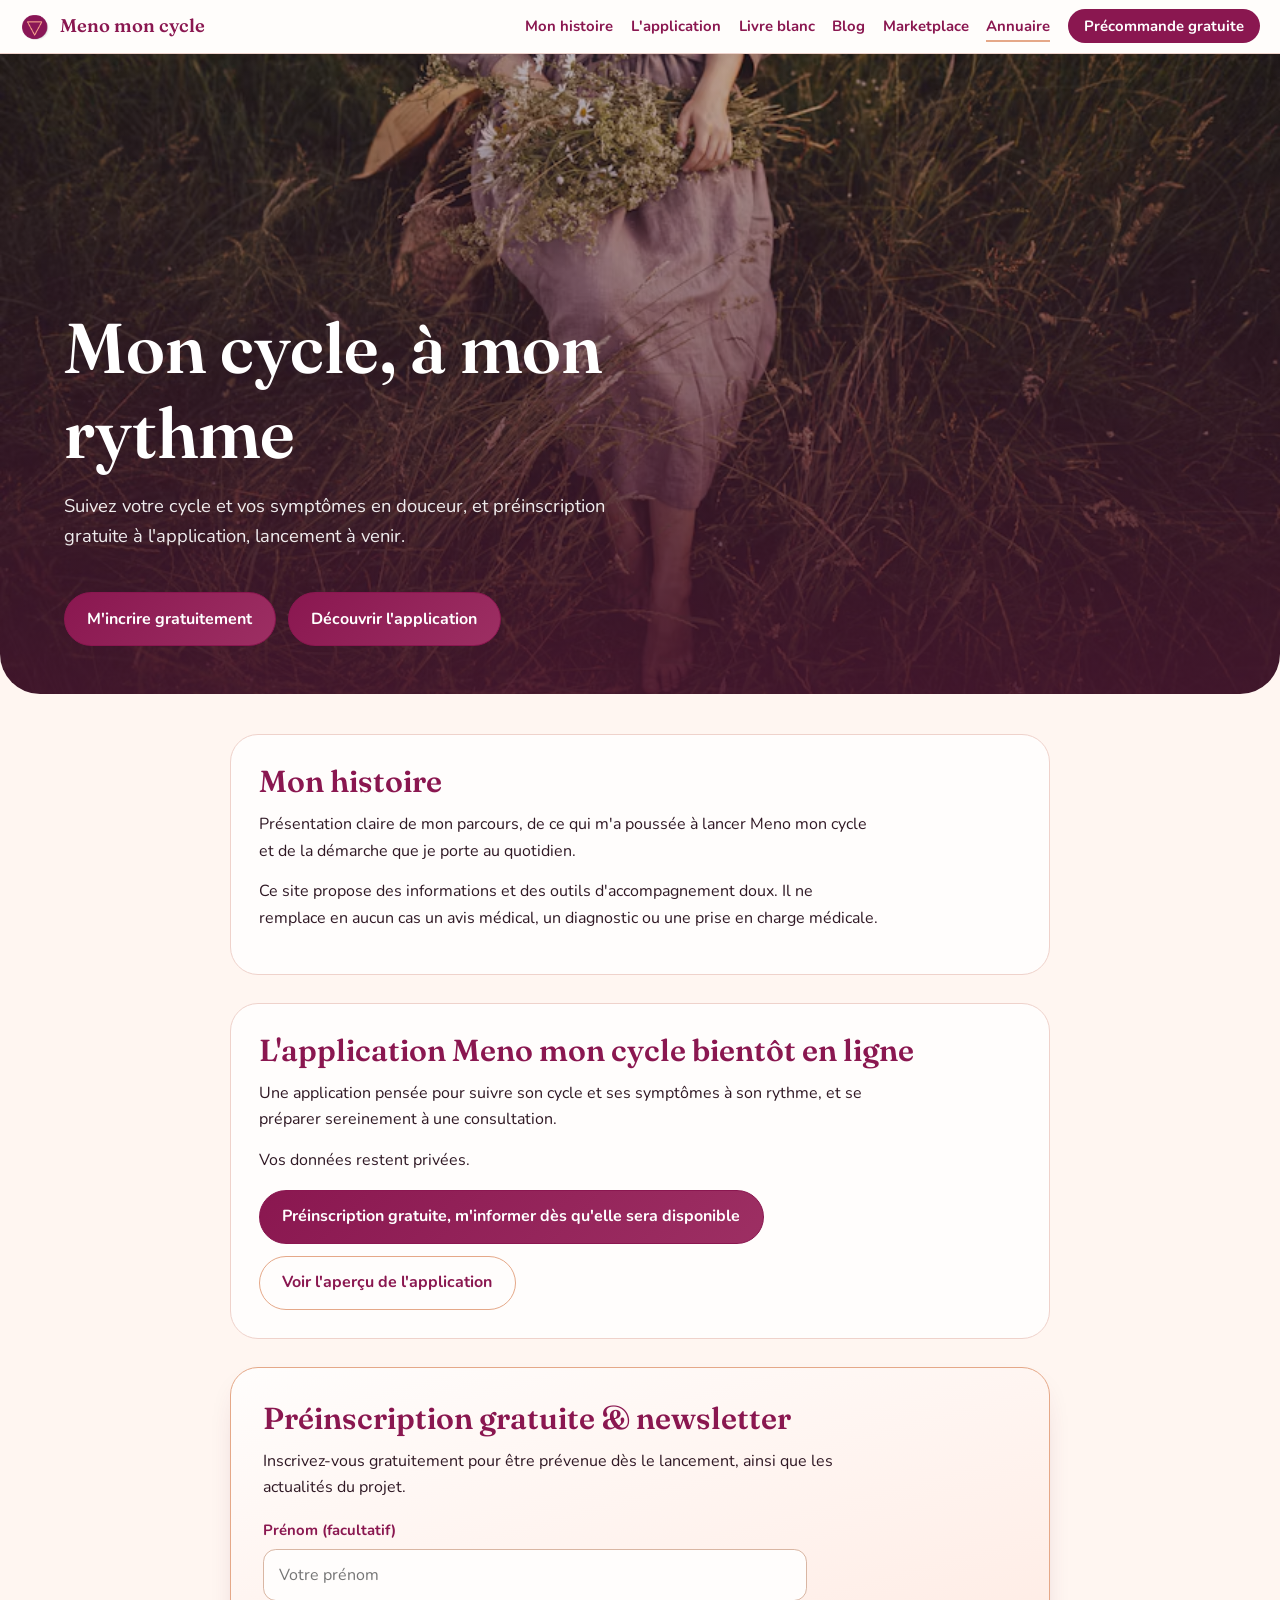
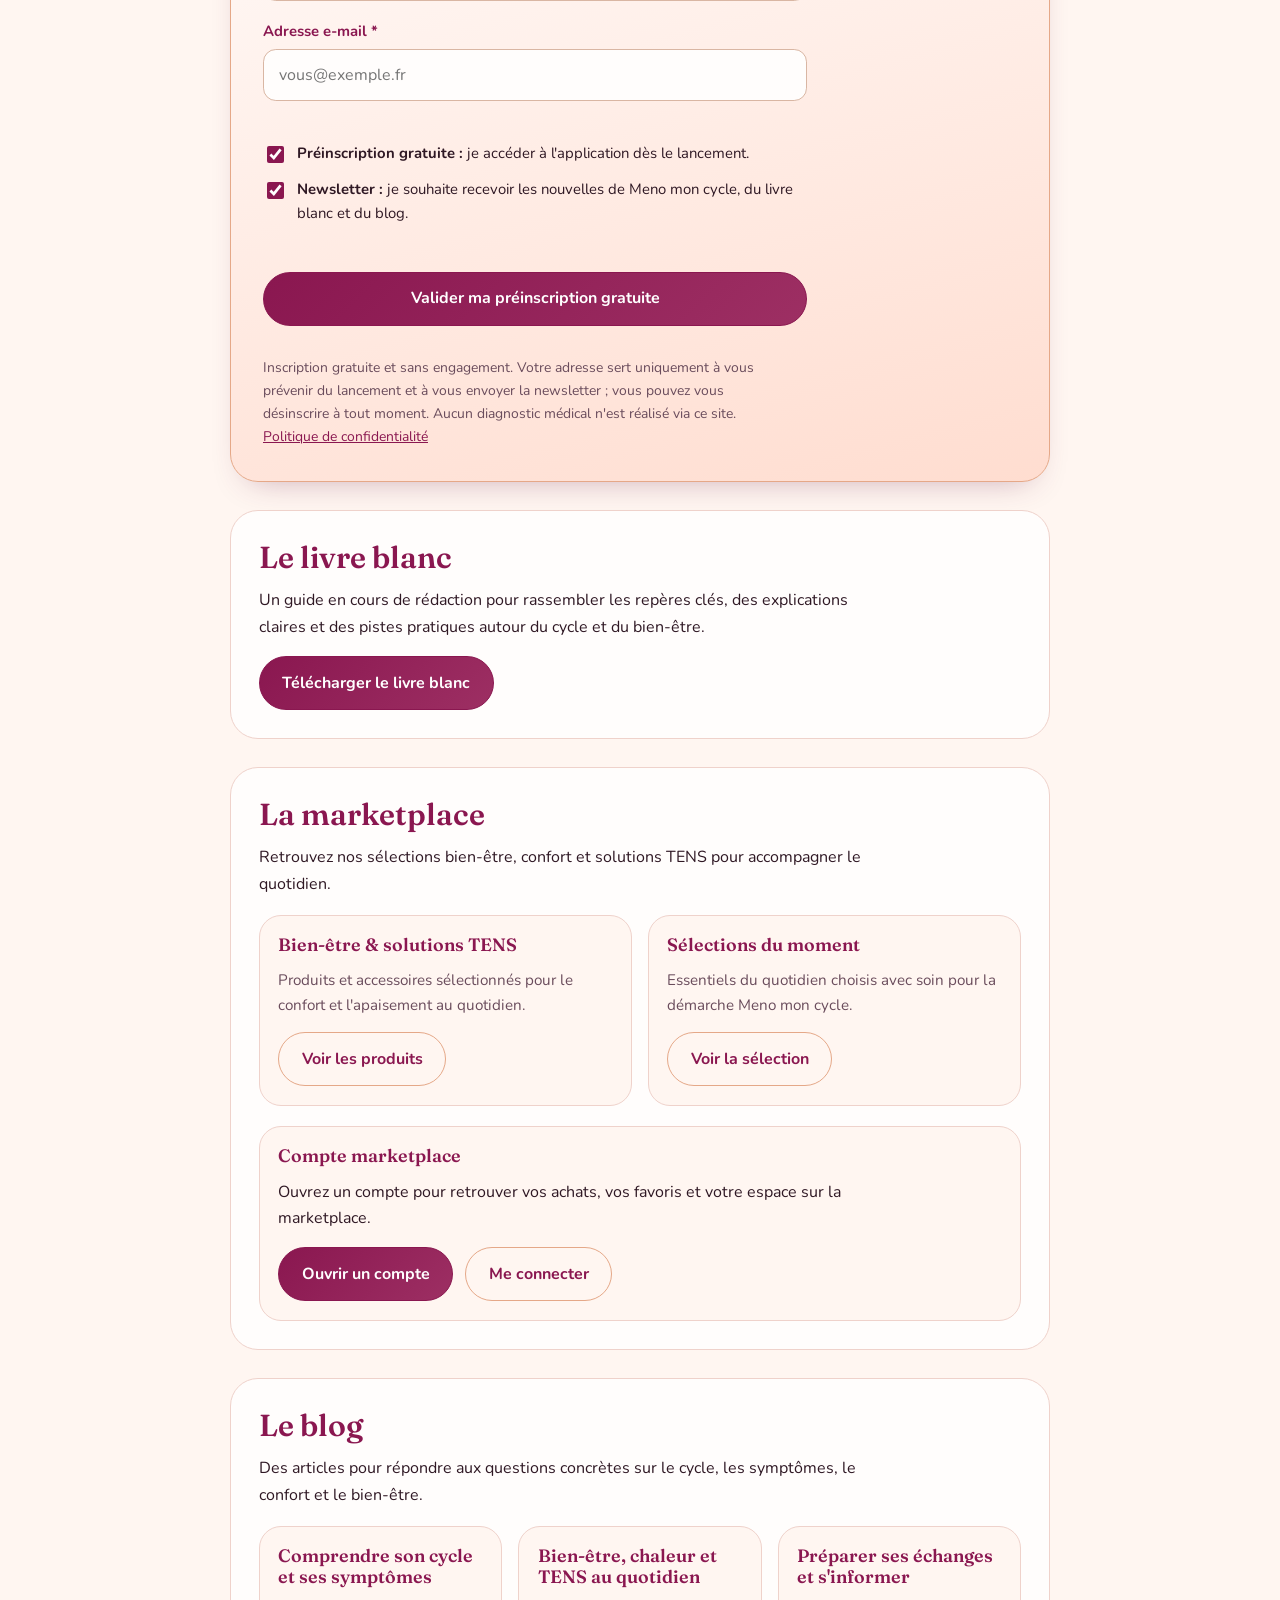
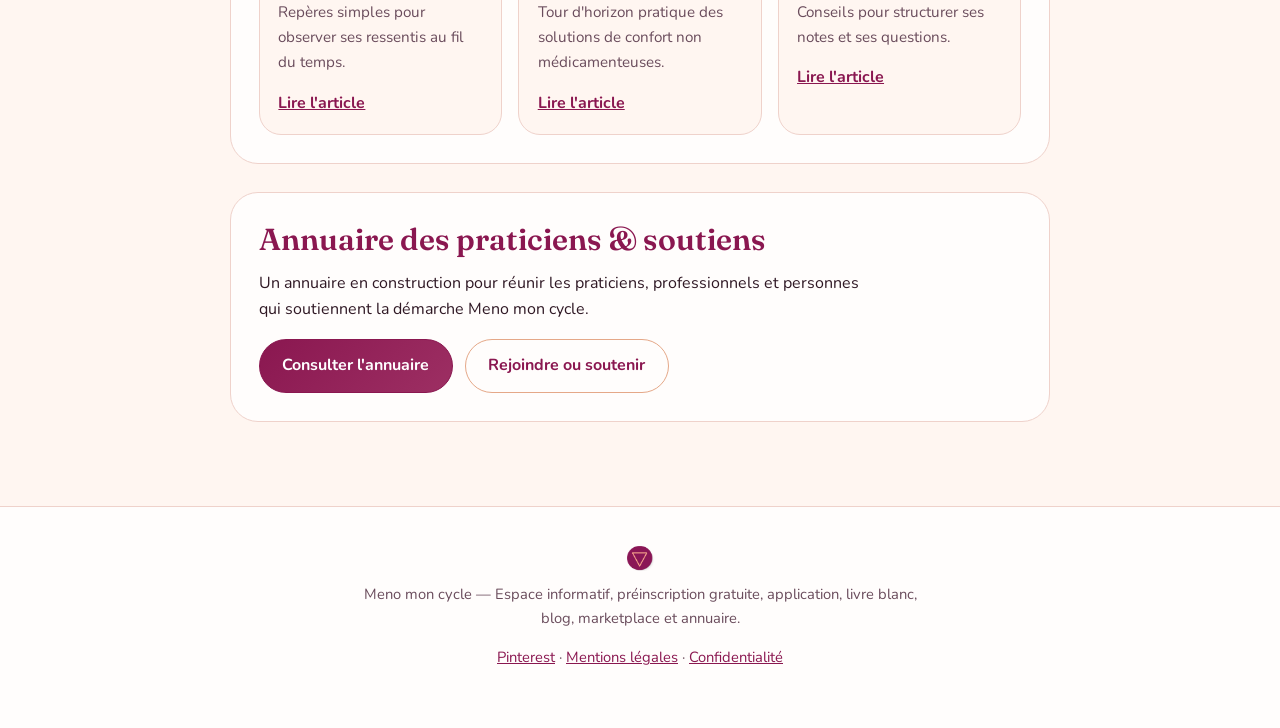
==== index.html @ 3d79dbb1 "Update index.html" ====
<!DOCTYPE html>
<html lang="fr">
<head>
  <meta charset="UTF-8" />
  <meta name="viewport" content="width=device-width, initial-scale=1.0, viewport-fit=cover" />
  <title>Meno mon cycle — Application, préinscription, livre blanc, blog, marketplace &amp; annuaire</title>
  <meta name="description" content="Meno mon cycle : précommande gratuite de l'application avec accès dès le lancement, newsletter, mon histoire, livre blanc téléchargeable, blog, marketplace et annuaire des praticiens et soutiens." />
  <meta name="theme-color" content="#ffd5e1" />

  <!-- Icônes : renomme ton fichier « favicon bonne version » en favicon.png (sans espaces) -->
  <link rel="icon" href="./favicon.png" />
  <link rel="apple-touch-icon" href="./apple-touch-icon.png" />
  <link rel="manifest" href="./manifest.webmanifest" />

  <link rel="preconnect" href="https://fonts.googleapis.com" />
  <link rel="preconnect" href="https://fonts.gstatic.com" crossorigin />
  <link href="https://fonts.googleapis.com/css2?family=Fraunces:opsz,wght@9..144,500;9..144,600;9..144,700&family=Nunito:wght@400;600;700&display=swap" rel="stylesheet" />

  <style>
    /* ===== Palette issue de l'application Meno (pêche + prune) ===== */
    :root {
      color-scheme: light;
      --peach: #e5a888;
      --plum: #8a1750;
      --plum-deep: #4a1630;
      --background: #fff6f1;
      --foreground: #2f1824;
      --card: #fffdfc;
      --muted-foreground: #6a4c5c;
      --secondary: #ffddd0;
      --accent: #f4cbb4;
      --border: #efd2cb;
      --input: #d9b6a3;
      --primary-foreground: #fff9f6;
      --alert: #a3321f;
      --ok: #2f6b4f;
      --radius: 1.75rem;
      --shadow-soft: 0 14px 34px -20px rgba(109, 36, 75, 0.45);
      --gradient-header: linear-gradient(175deg, #ffd5e1 0%, #ffe8e8 55%, var(--background) 100%);
      --font-display: "Fraunces", Georgia, serif;
      --font-sans: "Nunito", ui-rounded, system-ui, -apple-system, sans-serif;
    }

    *, *::before, *::after { box-sizing: border-box; }
    html { scroll-behavior: smooth; -webkit-tap-highlight-color: transparent; }
    body {
      margin: 0;
      font-family: var(--font-sans);
      background: var(--background);
      color: var(--foreground);
      line-height: 1.65;
      -webkit-font-smoothing: antialiased;
      padding-bottom: env(safe-area-inset-bottom, 0);
    }
    h1, h2, h3 { font-family: var(--font-display); color: var(--plum); line-height: 1.2; margin: 0 0 .75rem; font-weight: 600; }
    h1 { font-size: clamp(2.2rem, 5vw, 3.4rem); }
    h2 { font-size: clamp(1.45rem, 2.6vw, 1.9rem); }
    h3 { font-size: 1.12rem; }
    p { margin: 0 0 .9rem; max-width: 62ch; }
    a { color: var(--plum); }
    a:hover { color: var(--plum-deep); }
    :focus-visible { outline: 3px solid var(--peach); outline-offset: 3px; border-radius: 6px; }
    section[id], header[id] { scroll-margin-top: 5rem; }

    .skip-link {
      position: absolute; left: 1rem; top: -4rem; z-index: 100;
      background: var(--plum); color: var(--primary-foreground);
      padding: .6rem 1rem; border-radius: 999px; text-decoration: none; font-weight: 700;
    }
    .skip-link:focus { top: .75rem; }

    /* ===== Navigation ===== */
    .main-nav {
      position: sticky; top: 0; z-index: 50;
      display: flex; align-items: center; justify-content: space-between; gap: 1rem;
      padding: .7rem 1.25rem; padding-top: calc(.7rem + env(safe-area-inset-top, 0));
      background: color-mix(in srgb, var(--card) 92%, transparent);
      backdrop-filter: blur(10px);
      border-bottom: 1px solid var(--border);
    }
    .nav-brand { display: inline-flex; align-items: center; gap: .6rem; font-family: var(--font-display); font-weight: 600; font-size: 1.15rem; text-decoration: none; }
    .nav-logo, .footer-logo { width: 30px; height: 30px; object-fit: contain; border-radius: 50%; }
    .nav-toggle {
      display: none; background: none; border: 1px solid var(--border); border-radius: .7rem;
      padding: .45rem .7rem; color: var(--plum); font: inherit; font-weight: 700; cursor: pointer;
    }
    .nav-links { display: flex; flex-wrap: wrap; align-items: center; gap: .4rem 1.1rem; list-style: none; margin: 0; padding: 0; font-size: .93rem; }
    .nav-links a { text-decoration: none; font-weight: 700; padding: .25rem 0; border-bottom: 2px solid transparent; }
    .nav-links a.active { border-bottom-color: var(--peach); }
    .nav-links a.btn-nav {
      background: var(--plum); color: #fff; padding: .45rem 1rem; border-radius: 999px; border-bottom: none;
    }
    .nav-links a.btn-nav:hover { background: var(--plum-deep); color: #fff; }

    /* ===== En-tête : seul moment animé de la page ===== */
    .site-header {
      text-align: center; padding: 3.5rem 1.5rem 3rem;
      background:
        radial-gradient(90% 70% at 50% 0%, color-mix(in srgb, var(--peach) 28%, transparent) 0%, transparent 70%),
        var(--gradient-header);
      border-bottom: 1px solid var(--border);
      border-radius: 0 0 2.5rem 2.5rem;
    }
    .site-logo {
      width: 112px; height: 112px; object-fit: contain; margin: 0 auto 1.1rem; display: block;
      animation: logo-in .9s ease-out both, logo-breathe 4s ease-in-out .9s infinite;
    }
    .site-header h1 { animation: rise .6s ease-out .35s both; }
    .subtitle { margin: .5rem auto 1.5rem; max-width: 40rem; color: var(--muted-foreground); font-size: 1.08rem; animation: rise .6s ease-out .5s both; }
    .hero-actions { animation: rise .6s ease-out .65s both; }
    @keyframes logo-in { from { opacity: 0; transform: scale(.92); } to { opacity: 1; transform: none; } }
    @keyframes logo-breathe { 0%,100% { transform: scale(1) rotate(0); } 50% { transform: scale(1.04) rotate(-2deg); } }
    @keyframes rise { from { opacity: 0; transform: translateY(10px); } to { opacity: 1; transform: none; } }

    /* ===== Hero avec photo (déposer hero.avif à la racine du dépôt) ===== */
    .site-header.hero {
      min-height: min(78vh, 640px);
      display: flex; flex-direction: column; justify-content: flex-end; align-items: flex-start;
      text-align: left; padding: 3rem clamp(1.25rem, 5vw, 4rem) 3rem;
      color: #fff; border-bottom: none;
      background:
        linear-gradient(to top, rgba(74,22,48,.82) 0%, rgba(74,22,48,.42) 55%, rgba(74,22,48,.18) 100%),
        url("./hero.avif") center / cover no-repeat,
        var(--plum);
    }
    .hero h1 { color: #fff; font-size: clamp(2.4rem, 6.2vw, 4.4rem); max-width: 14ch; margin-bottom: 1rem; }
    .hero .subtitle { color: rgba(255,255,255,.92); margin: 0 0 1.5rem; max-width: 34rem; font-size: 1.15rem; }
    .hero .hero-actions { justify-content: flex-start; }
    .btn-light { background: #fff; background-image: none; color: var(--plum); border-color: #fff; }
    .btn-light:hover { background: var(--secondary); color: var(--plum-deep); }
    .btn-ghost { background: transparent; background-image: none; color: #fff; border-color: rgba(255,255,255,.75); }
    .btn-ghost:hover { background: rgba(255,255,255,.16); color: #fff; }

    /* ===== Écran de chargement : le logo animé, comme dans l'application ===== */
    .meno-splash {
      position: fixed; inset: 0; z-index: 90; display: grid; place-items: center; padding: 2rem; text-align: center;
      background:
        radial-gradient(120% 80% at 50% 0%, #ffd5e1 0%, transparent 60%),
        linear-gradient(170deg, var(--secondary) 0%, var(--background) 55%, #ffe9e1 100%);
      animation: splash-fade .5s ease-in 2.3s forwards;
    }
    .meno-splash__inner { display: grid; justify-items: center; }
    .meno-splash__mark {
      width: 132px; height: 132px; object-fit: contain; opacity: 0;
      animation: splash-in .9s ease-out forwards, logo-breathe 3.6s ease-in-out .9s infinite;
    }
    .meno-splash__word {
      margin-top: 1.1rem; font-family: var(--font-display); font-size: 1.9rem; font-weight: 500;
      letter-spacing: .22em; text-transform: uppercase; color: var(--plum);
      opacity: 0; animation: rise .6s ease-out .9s forwards;
    }
    .meno-splash__bar { margin-top: 1.4rem; width: 116px; height: 4px; border-radius: 999px; background: rgba(138,23,80,.16); overflow: hidden; }
    .meno-splash__bar span { display: block; height: 100%; width: 0; border-radius: 999px; background: linear-gradient(135deg, var(--plum), #9d2f63); animation: splash-bar 1.8s ease-out .3s forwards; }
    @keyframes splash-in { from { opacity: 0; transform: scale(.92); } to { opacity: 1; transform: none; } }
    @keyframes splash-bar { to { width: 100%; } }
    @keyframes splash-fade { to { opacity: 0; visibility: hidden; } }

    /* ===== Boutons ===== */
    .hero-actions, .links-row { display: flex; flex-wrap: wrap; justify-content: center; gap: .75rem; margin-top: 1rem; }
    .links-row { justify-content: flex-start; }
    .btn {
      display: inline-flex; align-items: center; justify-content: center; text-align: center;
      padding: .8rem 1.4rem; border-radius: 999px; border: 1px solid var(--plum);
      background: linear-gradient(135deg, var(--plum), #9d2f63); color: #fff; font: inherit; font-weight: 700; text-decoration: none; cursor: pointer;
      transition: background-color .2s, transform .2s;
    }
    .btn:hover { background: var(--plum-deep); color: #fff; transform: translateY(-1px); }
    .btn:disabled { opacity: .6; cursor: wait; transform: none; }
    .btn-secondary { background: transparent; background-image: none; color: var(--plum); border-color: var(--peach); }
    .btn-secondary:hover { background: var(--secondary); color: var(--plum-deep); }

    /* ===== Contenu ===== */
    .container { max-width: 860px; margin: 0 auto; padding: 2.5rem 1.25rem 3.5rem; }
    .card {
      background: var(--card); border: 1px solid var(--border);
      border-radius: var(--radius); padding: 1.75rem; margin-bottom: 1.75rem;
    }
    .highlight-card {
      background: linear-gradient(165deg, var(--card) 0%, var(--secondary) 100%);
      border-color: var(--peach); box-shadow: var(--shadow-soft); padding: 2rem;
    }
    .grid-cards { display: grid; grid-template-columns: repeat(auto-fit, minmax(230px, 1fr)); gap: 1rem; margin-top: 1.1rem; }
    .mini-card, .account-box {
      background: var(--background); border: 1px solid var(--border);
      border-radius: calc(var(--radius) - 6px); padding: 1.15rem;
    }
    .mini-card p { font-size: .95rem; color: var(--muted-foreground); }
    .account-box { margin-top: 1.25rem; }
    .text-link { font-weight: 700; }

    /* ===== Formulaire ===== */
    .signup-form { display: grid; gap: 1.1rem; margin-top: 1.1rem; max-width: 34rem; }
    .form-group { display: grid; gap: .35rem; }
    .form-group label { font-weight: 700; font-size: .93rem; color: var(--plum); }
    .form-group input[type="text"], .form-group input[type="email"] {
      padding: .75rem .95rem; border-radius: .8rem; border: 1px solid var(--input);
      background: var(--card); color: var(--foreground); font: inherit; font-size: 1rem;
    }
    .form-group input:focus { outline: 3px solid var(--peach); border-color: var(--plum); }
    .form-group input[aria-invalid="true"] { border-color: var(--alert); }
    .field-error { color: var(--alert); font-size: .88rem; min-height: 1.2em; margin: 0; }
    .form-checkboxes { display: grid; gap: .7rem; }
    .checkbox-item { display: flex; gap: .65rem; align-items: flex-start; font-size: .93rem; cursor: pointer; }
    .checkbox-item input { margin-top: .3rem; accent-color: var(--plum); width: 1.05rem; height: 1.05rem; flex: none; }
    .hp { position: absolute; left: -9999px; width: 1px; height: 1px; overflow: hidden; }
    .form-status { margin: 0; padding: 0; border-radius: .9rem; font-weight: 600; max-width: 34rem; }
    .form-status[data-state="ok"], .form-status[data-state="info"], .form-status[data-state="error"] { padding: .9rem 1.1rem; }
    .form-status[data-state="ok"] { background: color-mix(in srgb, var(--ok) 14%, var(--card)); color: var(--ok); border: 1px solid var(--ok); animation: rise .35s ease-out both; }
    .form-status[data-state="error"] { background: color-mix(in srgb, var(--alert) 12%, var(--card)); color: var(--alert); border: 1px solid var(--alert); }
    .form-status[data-state="info"] { background: var(--secondary); color: var(--plum-deep); border: 1px solid var(--peach); }
    .form-note { font-size: .87rem; color: var(--muted-foreground); margin: .85rem 0 0; }

    /* ===== Pied de page ===== */
    .site-footer { text-align: center; padding: 2.25rem 1.25rem 2.75rem; border-top: 1px solid var(--border); background: var(--card); color: var(--muted-foreground); font-size: .92rem; }
    .site-footer p { margin-left: auto; margin-right: auto; }
    .footer-logo { margin: 0 auto .6rem; display: block; }

    /* ===== Mobile ===== */
    @media (max-width: 760px) {
      .nav-toggle { display: inline-block; }
      .nav-links {
        display: none; width: 100%; flex-direction: column; align-items: flex-start;
        padding: .5rem 0 .75rem; gap: .2rem;
      }
      .nav-links.open { display: flex; }
      .main-nav { flex-wrap: wrap; }
      .nav-links li, .nav-links a { width: 100%; }
      .nav-links a { display: block; padding: .6rem 0; }
      .nav-links a.btn-nav { text-align: center; margin-top: .35rem; }
      .card, .highlight-card { padding: 1.35rem; }
      .links-row .btn, .hero-actions .btn { width: 100%; }
    }

    @media (prefers-reduced-motion: reduce) {
      html { scroll-behavior: auto; }
      .site-logo, .site-header h1, .subtitle, .hero-actions, .form-status { animation: none !important; }
      .meno-splash { display: none; }
      .btn { transition: none; }
    }
  </style>
</head>
<body>
  <div class="meno-splash" id="splash" aria-hidden="true">
    <div class="meno-splash__inner">
      <img src="./icon-512.png" alt="" class="meno-splash__mark" width="132" height="132" />
      <div class="meno-splash__word">Meno</div>
      <div class="meno-splash__bar"><span></span></div>
    </div>
  </div>
  <noscript><style>.meno-splash{display:none}</style></noscript>
  <script>
    /* Écran de chargement : affiché à chaque ouverture de la page, retiré après l'animation */
    setTimeout(function () { var el = document.getElementById("splash"); if (el) el.remove(); }, 2900);
  </script>
  <a class="skip-link" href="#contenu">Aller au contenu</a>

  <nav class="main-nav" aria-label="Navigation principale">
    <a href="#accueil" class="nav-brand">
      <img src="./favicon.png" alt="" class="nav-logo" width="30" height="30" />
      <span>Meno mon cycle</span>
    </a>
    <button class="nav-toggle" type="button" aria-expanded="false" aria-controls="nav-links">Menu</button>
    <ul class="nav-links" id="nav-links">
      <li><a href="#mon-histoire">Mon histoire</a></li>
      <li><a href="#application">L'application</a></li>
      <li><a href="#livre-blanc">Livre blanc</a></li>
      <li><a href="#blog">Blog</a></li>
      <li><a href="#marketplace">Marketplace</a></li>
      <li><a href="#annuaire">Annuaire</a></li>
      <li><a href="#precommande-newsletter" class="btn-nav">Précommande gratuite</a></li>
    </ul>
  </nav>

  <header id="accueil" class="site-header hero">
    <h1>Mon cycle, à mon rythme</h1>
    <p class="subtitle">Suivez votre cycle et vos symptômes en douceur, et préinscription gratuite à l'application, lancement à venir.</p>
    <div class="hero-actions">
      <a href="#precommande-newsletter" class="btn btn-light">M'incrire gratuitement</a>
      <a href="#application" class="btn btn-ghost">Découvrir l'application</a>
    </div>
  </header>

  <main class="container" id="contenu">

    <section id="mon-histoire" class="card">
      <h2>Mon histoire</h2>
      <p>Présentation claire de mon parcours, de ce qui m'a poussée à lancer Meno mon cycle et de la démarche que je porte au quotidien.</p>
      <p>Ce site propose des informations et des outils d'accompagnement doux. Il ne remplace en aucun cas un avis médical, un diagnostic ou une prise en charge médicale.</p>
    </section>

    <section id="application" class="card">
      <h2>L'application Meno mon cycle bientôt en ligne</h2>
      <p>Une application pensée pour suivre son cycle et ses symptômes à son rythme, et se préparer sereinement à une consultation.</p>
      <p>Vos données restent privées.</p>
      <div class="links-row">
        <a href="#precommande-newsletter" class="btn">Préinscription gratuite, m'informer dès qu'elle sera disponible</a>
        <a href="#lien-vers-application" class="btn btn-secondary">Voir l'aperçu de l'application</a>
      </div>
    </section>

    <section id="precommande-newsletter" class="card highlight-card">
      <h2>Préinscription gratuite &amp; newsletter</h2>
      <p>Inscrivez-vous gratuitement pour être prévenue dès le lancement, ainsi que les actualités du projet.</p>

      <form id="signup-form" class="signup-form" novalidate>
        <div class="form-group">
          <label for="prenom">Prénom (facultatif)</label>
          <input id="prenom" name="prenom" type="text" placeholder="Votre prénom" autocomplete="given-name" />
        </div>

        <div class="form-group">
          <label for="email">Adresse e-mail *</label>
          <input id="email" name="email" type="email" placeholder="vous@exemple.fr" required autocomplete="email" aria-describedby="email-error" />
          <p class="field-error" id="email-error" role="alert"></p>
        </div>

        <!-- Champ piège anti-robots : ne pas supprimer -->
        <div class="hp" aria-hidden="true">
          <label for="site-web">Ne pas remplir</label>
          <input id="site-web" name="site_web" type="text" tabindex="-1" autocomplete="off" />
        </div>

        <fieldset class="form-checkboxes" style="border:0;padding:0;margin:0;" aria-describedby="choice-error">
          <legend class="sr-only" style="position:absolute;left:-9999px;">Ce que je souhaite recevoir</legend>
          <label class="checkbox-item">
            <input type="checkbox" name="precommande_app" value="oui" checked />
            <span><strong>Préinscription gratuite :</strong> je accéder à l'application dès le lancement.</span>
          </label>
          <label class="checkbox-item">
            <input type="checkbox" name="newsletter" value="oui" checked />
            <span><strong>Newsletter :</strong> je souhaite recevoir les nouvelles de Meno mon cycle, du livre blanc et du blog.</span>
          </label>
          <p class="field-error" id="choice-error" role="alert"></p>
        </fieldset>

        <button type="submit" class="btn" id="submit-btn">Valider ma préinscription gratuite</button>
        <p class="form-status" id="form-status" role="status" aria-live="polite" data-state="idle"></p>
      </form>
      <p class="form-note">Inscription gratuite et sans engagement. Votre adresse sert uniquement à vous prévenir du lancement et à vous envoyer la newsletter ; vous pouvez vous désinscrire à tout moment. Aucun diagnostic médical n'est réalisé via ce site. <a href="#confidentialite">Politique de confidentialité</a></p>
    </section>

    <section id="livre-blanc" class="card">
      <h2>Le livre blanc</h2>
      <p>Un guide en cours de rédaction pour rassembler les repères clés, des explications claires et des pistes pratiques autour du cycle et du bien-être.</p>
      <div class="links-row">
        <a href="#telechargement-livre-blanc" class="btn">Télécharger le livre blanc</a>
      </div>
    </section>

    <section id="marketplace" class="card">
      <h2>La marketplace</h2>
      <p>Retrouvez nos sélections bien-être, confort et solutions TENS pour accompagner le quotidien.</p>
      <div class="grid-cards">
        <article class="mini-card">
          <h3>Bien-être &amp; solutions TENS</h3>
          <p>Produits et accessoires sélectionnés pour le confort et l'apaisement au quotidien.</p>
          <a href="#produits-tens" class="btn btn-secondary">Voir les produits</a>
        </article>
        <article class="mini-card">
          <h3>Sélections du moment</h3>
          <p>Essentiels du quotidien choisis avec soin pour la démarche Meno mon cycle.</p>
          <a href="#selections" class="btn btn-secondary">Voir la sélection</a>
        </article>
      </div>
      <div id="compte-marketplace" class="account-box">
        <h3>Compte marketplace</h3>
        <p>Ouvrez un compte pour retrouver vos achats, vos favoris et votre espace sur la marketplace.</p>
        <div class="links-row">
          <a href="#ouvrir-un-compte" class="btn">Ouvrir un compte</a>
          <a href="#se-connecter" class="btn btn-secondary">Me connecter</a>
        </div>
      </div>
    </section>

    <section id="blog" class="card">
      <h2>Le blog</h2>
      <p>Des articles pour répondre aux questions concrètes sur le cycle, les symptômes, le confort et le bien-être.</p>
      <div class="grid-cards">
        <article class="mini-card">
          <h3>Comprendre son cycle et ses symptômes</h3>
          <p>Repères simples pour observer ses ressentis au fil du temps.</p>
          <a href="#article-1" class="text-link">Lire l'article</a>
        </article>
        <article class="mini-card">
          <h3>Bien-être, chaleur et TENS au quotidien</h3>
          <p>Tour d'horizon pratique des solutions de confort non médicamenteuses.</p>
          <a href="#article-2" class="text-link">Lire l'article</a>
        </article>
        <article class="mini-card">
          <h3>Préparer ses échanges et s'informer</h3>
          <p>Conseils pour structurer ses notes et ses questions.</p>
          <a href="#article-3" class="text-link">Lire l'article</a>
        </article>
      </div>
    </section>

    <section id="annuaire" class="card">
      <h2>Annuaire des praticiens &amp; soutiens</h2>
      <p>Un annuaire en construction pour réunir les praticiens, professionnels et personnes qui soutiennent la démarche Meno mon cycle.</p>
      <div class="links-row">
        <a href="#voir-annuaire" class="btn">Consulter l'annuaire</a>
        <a href="#soutenir-ou-apparaitre" class="btn btn-secondary">Rejoindre ou soutenir</a>
      </div>
    </section>

  </main>

  <footer class="site-footer">
    <img src="./favicon.png" alt="" class="footer-logo" width="30" height="30" />
    <p>Meno mon cycle — Espace informatif, préinscription gratuite, application, livre blanc, blog, marketplace et annuaire.</p>
    <p>
      <a href="#pinterest">Pinterest</a> ·
      <a href="#mentions-legales">Mentions légales</a> ·
      <a href="#confidentialite">Confidentialité</a>
    </p>
  </footer>

  <script>
    (function () {
      "use strict";

      /* ===== RÉGLAGE : adresse qui reçoit les inscriptions =====
         GitHub Pages ne peut pas enregistrer un formulaire tout seul.
         Crée un formulaire gratuit chez Formspree (ou Brevo, Mailchimp...),
         puis colle ici l'adresse fournie, par exemple :
         "https://formspree.io/f/xxxxxxxx"
         Tant que ce champ est vide, le site prévient la visiteuse
         que l'inscription n'est pas encore active. */
      var FORM_ENDPOINT = "";

      /* --- Menu mobile --- */
      var toggle = document.querySelector(".nav-toggle");
      var links = document.getElementById("nav-links");
      toggle.addEventListener("click", function () {
        var open = links.classList.toggle("open");
        toggle.setAttribute("aria-expanded", String(open));
      });
      links.addEventListener("click", function (e) {
        if (e.target.tagName === "A") {
          links.classList.remove("open");
          toggle.setAttribute("aria-expanded", "false");
        }
      });

      /* --- Lien actif dans le menu selon la section visible --- */
      var navLinks = Array.prototype.slice.call(document.querySelectorAll(".nav-links a:not(.btn-nav)"));
      if ("IntersectionObserver" in window) {
        var observer = new IntersectionObserver(function (entries) {
          entries.forEach(function (entry) {
            if (entry.isIntersecting) {
              navLinks.forEach(function (a) {
                a.classList.toggle("active", a.getAttribute("href") === "#" + entry.target.id);
              });
            }
          });
        }, { rootMargin: "-35% 0px -55% 0px" });
        document.querySelectorAll("main section[id]").forEach(function (s) { observer.observe(s); });
      }

      /* --- Formulaire d'inscription --- */
      var form = document.getElementById("signup-form");
      var email = document.getElementById("email");
      var emailError = document.getElementById("email-error");
      var choiceError = document.getElementById("choice-error");
      var status = document.getElementById("form-status");
      var btn = document.getElementById("submit-btn");

      function setStatus(state, message) {
        status.setAttribute("data-state", state);
        status.textContent = message;
      }

      form.addEventListener("submit", function (e) {
        e.preventDefault();
        emailError.textContent = "";
        choiceError.textContent = "";
        email.removeAttribute("aria-invalid");
        setStatus("idle", "");

        // Champ piège : un robot le remplit, une personne non.
        if (form.site_web.value) { return; }

        var value = email.value.trim();
        var valid = /^[^\s@]+@[^\s@]+\.[^\s@]{2,}$/.test(value);
        if (!valid) {
          emailError.textContent = "Saisissez une adresse e-mail valide, par exemple prenom@exemple.fr.";
          email.setAttribute("aria-invalid", "true");
          email.focus();
          return;
        }
        if (!form.precommande_app.checked && !form.newsletter.checked) {
          choiceError.textContent = "Cochez au moins une option pour valider votre inscription.";
          return;
        }

        if (!FORM_ENDPOINT) {
          setStatus("info", "Les inscriptions ouvrent très bientôt. Revenez dans quelques jours : votre adresse n'a pas été enregistrée.");
          return;
        }

        btn.disabled = true;
        btn.textContent = "Envoi en cours…";
        fetch(FORM_ENDPOINT, {
          method: "POST",
          headers: { "Accept": "application/json" },
          body: new FormData(form)
        }).then(function (response) {
          if (!response.ok) { throw new Error("http " + response.status); }
          form.reset();
          form.precommande_app.checked = true;
          form.newsletter.checked = true;
          setStatus("ok", "Merci" + (form.prenom.value ? "" : "") + " ! Votre inscription est bien enregistrée. Nous vous écrirons dès le lancement.");
        }).catch(function () {
          setStatus("error", "L'inscription n'a pas pu être envoyée. Vérifiez votre connexion et réessayez dans un instant.");
        }).finally(function () {
          btn.disabled = false;
          btn.textContent = "Valider mon inscription gratuite";
        });
      });
    })();
  </script>
</body>
</html>
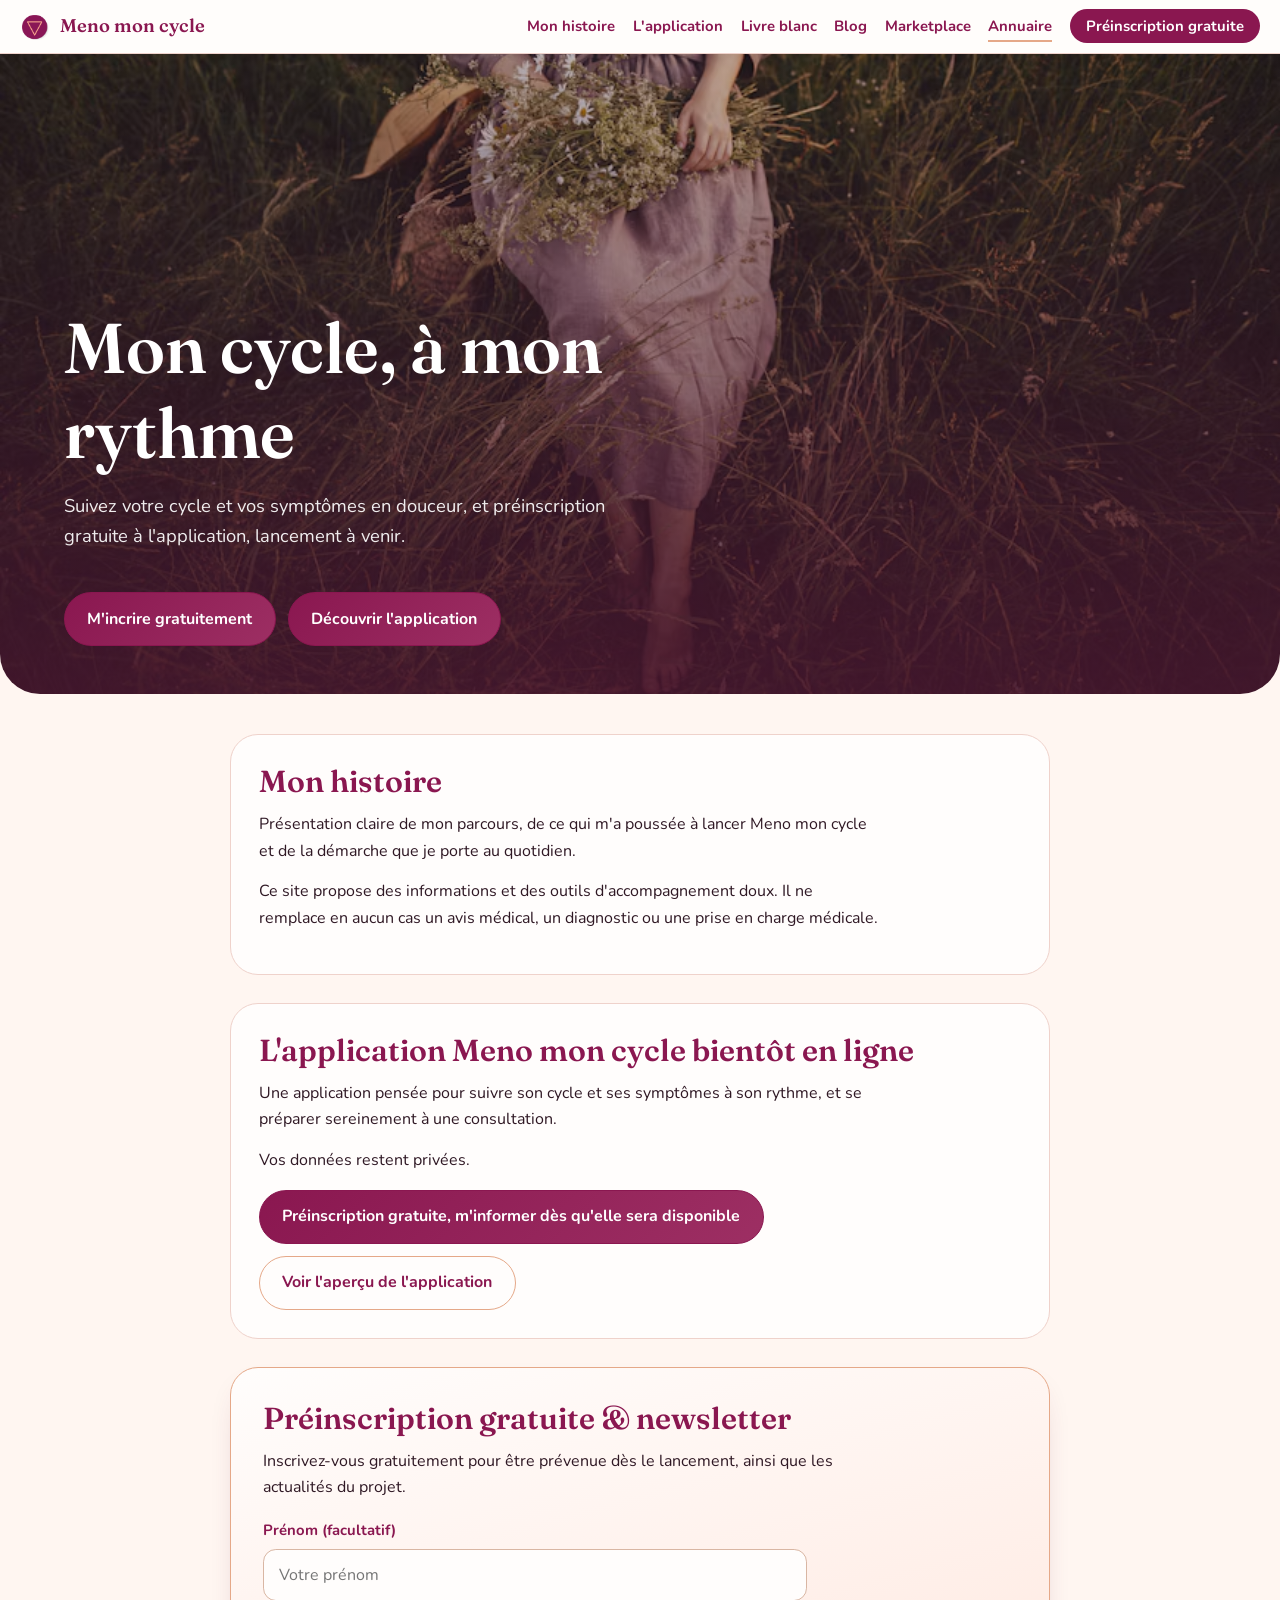
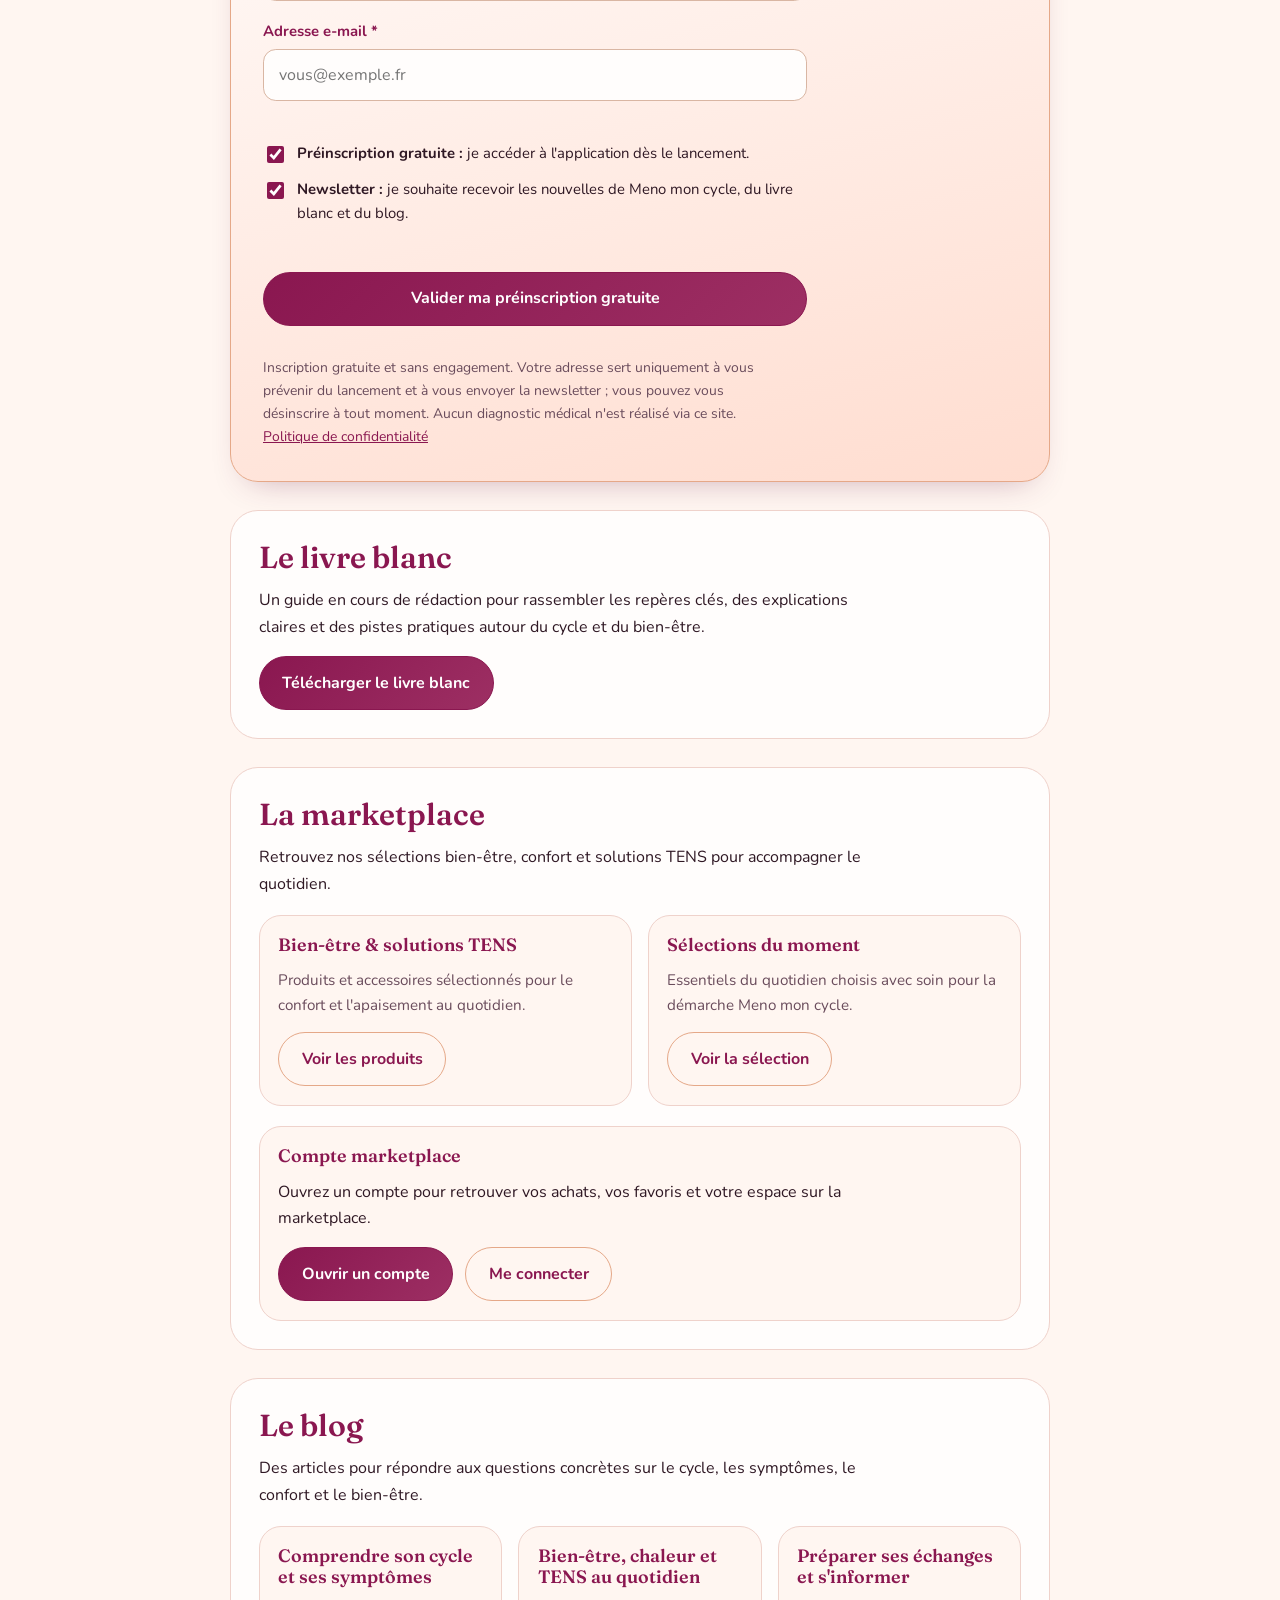
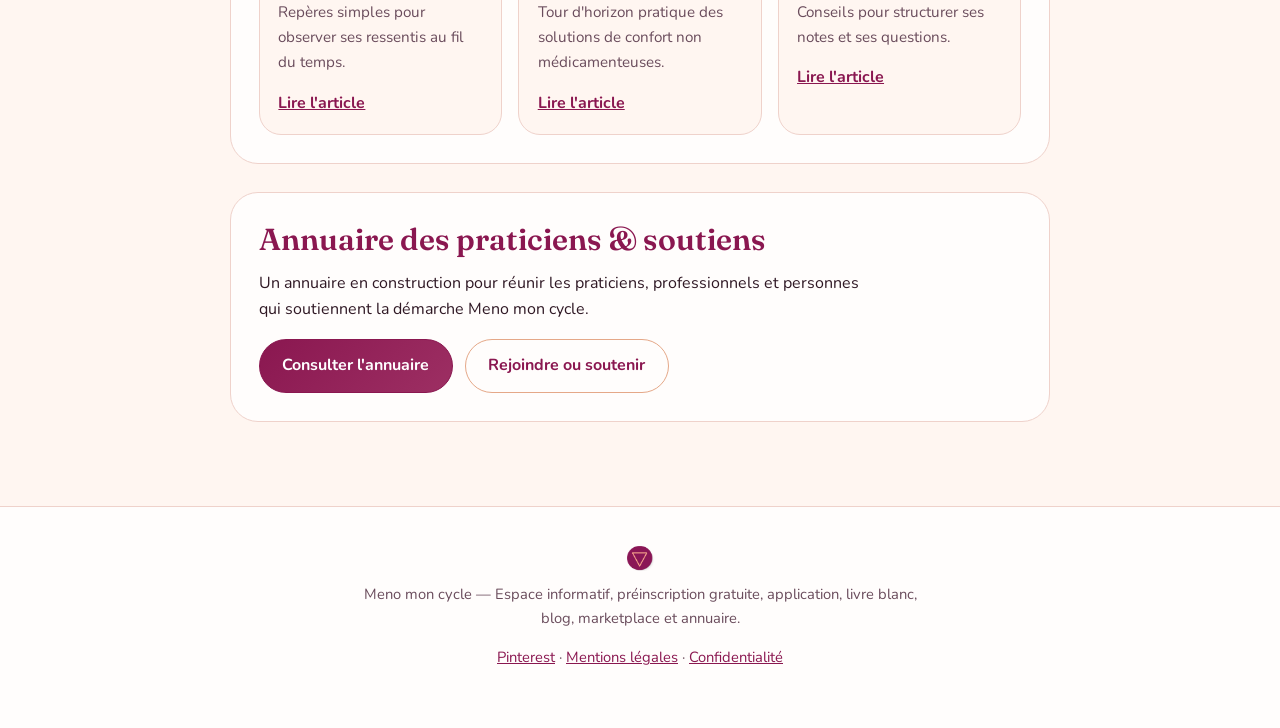
==== commit 5bbfa614: "Update index.html" ====
--- a/index.html
+++ b/index.html
@@ -4,7 +4,7 @@
   <meta charset="UTF-8" />
   <meta name="viewport" content="width=device-width, initial-scale=1.0, viewport-fit=cover" />
   <title>Meno mon cycle — Application, préinscription, livre blanc, blog, marketplace &amp; annuaire</title>
-  <meta name="description" content="Meno mon cycle : précommande gratuite de l'application avec accès dès le lancement, newsletter, mon histoire, livre blanc téléchargeable, blog, marketplace et annuaire des praticiens et soutiens." />
+  <meta name="description" content="Meno mon cycle : préinscription gratuite à l'application, rester informée du lancement, newsletter, mon histoire, livre blanc téléchargeable, blog, marketplace et annuaire des praticiens et soutiens." />
   <meta name="theme-color" content="#ffd5e1" />
 
   <!-- Icônes : renomme ton fichier « favicon bonne version » en favicon.png (sans espaces) -->
@@ -267,7 +267,7 @@
       <li><a href="#blog">Blog</a></li>
       <li><a href="#marketplace">Marketplace</a></li>
       <li><a href="#annuaire">Annuaire</a></li>
-      <li><a href="#precommande-newsletter" class="btn-nav">Précommande gratuite</a></li>
+      <li><a href="#precommande-newsletter" class="btn-nav">Préinscription gratuite</a></li>
     </ul>
   </nav>
 
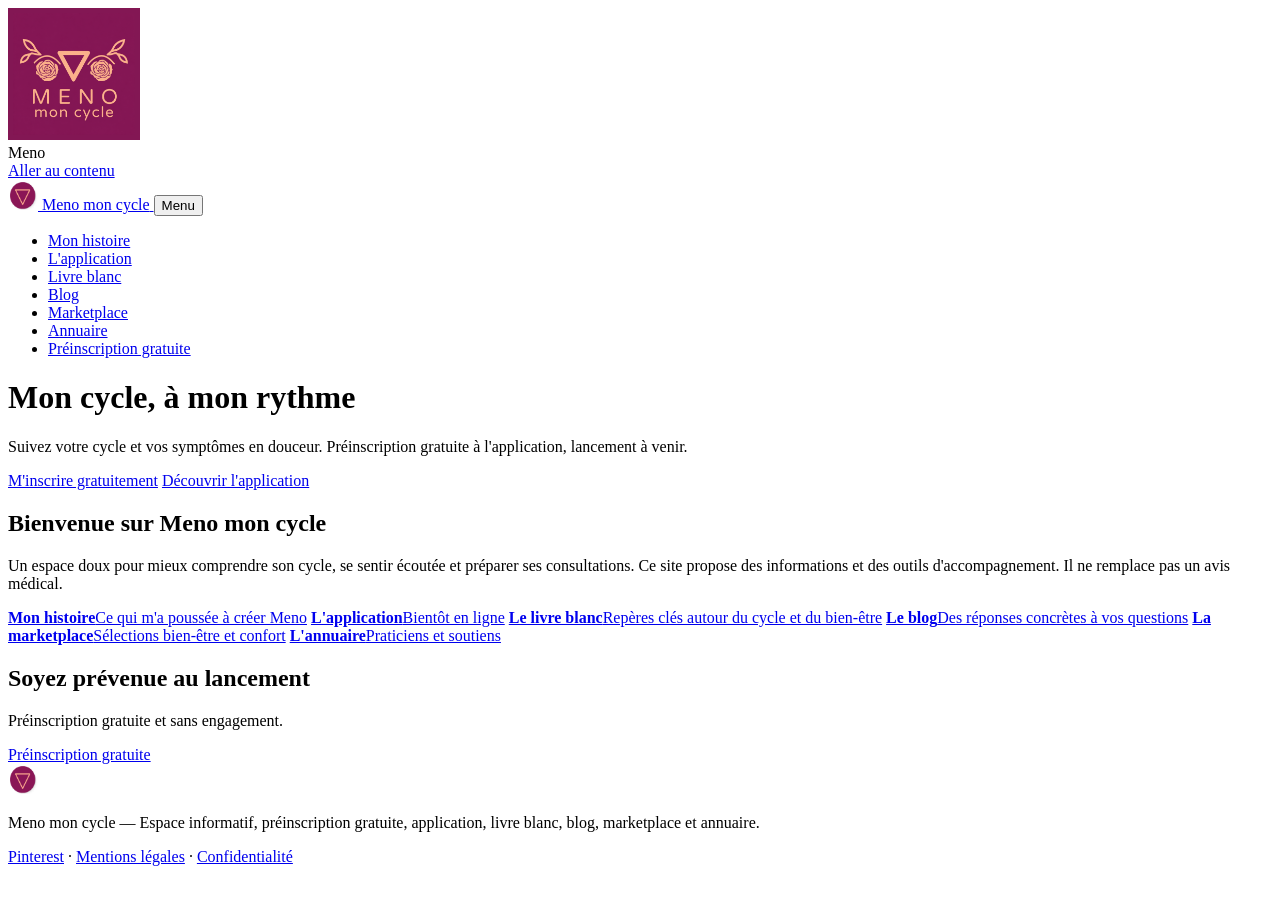
==== commit f0870b1f: "Update index.html" ====
--- a/index.html
+++ b/index.html
@@ -3,241 +3,16 @@
 <head>
   <meta charset="UTF-8" />
   <meta name="viewport" content="width=device-width, initial-scale=1.0, viewport-fit=cover" />
-  <title>Meno mon cycle — Application, préinscription, livre blanc, blog, marketplace &amp; annuaire</title>
-  <meta name="description" content="Meno mon cycle : préinscription gratuite à l'application, rester informée du lancement, newsletter, mon histoire, livre blanc téléchargeable, blog, marketplace et annuaire des praticiens et soutiens." />
+  <title>Meno mon cycle — Application, préinscription, livre blanc, blog, marketplace & annuaire</title>
+  <meta name="description" content="Meno mon cycle : préinscription gratuite à l'application, mon histoire, livre blanc, blog, marketplace et annuaire." />
   <meta name="theme-color" content="#ffd5e1" />
-
-  <!-- Icônes : renomme ton fichier « favicon bonne version » en favicon.png (sans espaces) -->
   <link rel="icon" href="./favicon.png" />
   <link rel="apple-touch-icon" href="./apple-touch-icon.png" />
   <link rel="manifest" href="./manifest.webmanifest" />
-
   <link rel="preconnect" href="https://fonts.googleapis.com" />
   <link rel="preconnect" href="https://fonts.gstatic.com" crossorigin />
   <link href="https://fonts.googleapis.com/css2?family=Fraunces:opsz,wght@9..144,500;9..144,600;9..144,700&family=Nunito:wght@400;600;700&display=swap" rel="stylesheet" />
-
-  <style>
-    /* ===== Palette issue de l'application Meno (pêche + prune) ===== */
-    :root {
-      color-scheme: light;
-      --peach: #e5a888;
-      --plum: #8a1750;
-      --plum-deep: #4a1630;
-      --background: #fff6f1;
-      --foreground: #2f1824;
-      --card: #fffdfc;
-      --muted-foreground: #6a4c5c;
-      --secondary: #ffddd0;
-      --accent: #f4cbb4;
-      --border: #efd2cb;
-      --input: #d9b6a3;
-      --primary-foreground: #fff9f6;
-      --alert: #a3321f;
-      --ok: #2f6b4f;
-      --radius: 1.75rem;
-      --shadow-soft: 0 14px 34px -20px rgba(109, 36, 75, 0.45);
-      --gradient-header: linear-gradient(175deg, #ffd5e1 0%, #ffe8e8 55%, var(--background) 100%);
-      --font-display: "Fraunces", Georgia, serif;
-      --font-sans: "Nunito", ui-rounded, system-ui, -apple-system, sans-serif;
-    }
-
-    *, *::before, *::after { box-sizing: border-box; }
-    html { scroll-behavior: smooth; -webkit-tap-highlight-color: transparent; }
-    body {
-      margin: 0;
-      font-family: var(--font-sans);
-      background: var(--background);
-      color: var(--foreground);
-      line-height: 1.65;
-      -webkit-font-smoothing: antialiased;
-      padding-bottom: env(safe-area-inset-bottom, 0);
-    }
-    h1, h2, h3 { font-family: var(--font-display); color: var(--plum); line-height: 1.2; margin: 0 0 .75rem; font-weight: 600; }
-    h1 { font-size: clamp(2.2rem, 5vw, 3.4rem); }
-    h2 { font-size: clamp(1.45rem, 2.6vw, 1.9rem); }
-    h3 { font-size: 1.12rem; }
-    p { margin: 0 0 .9rem; max-width: 62ch; }
-    a { color: var(--plum); }
-    a:hover { color: var(--plum-deep); }
-    :focus-visible { outline: 3px solid var(--peach); outline-offset: 3px; border-radius: 6px; }
-    section[id], header[id] { scroll-margin-top: 5rem; }
-
-    .skip-link {
-      position: absolute; left: 1rem; top: -4rem; z-index: 100;
-      background: var(--plum); color: var(--primary-foreground);
-      padding: .6rem 1rem; border-radius: 999px; text-decoration: none; font-weight: 700;
-    }
-    .skip-link:focus { top: .75rem; }
-
-    /* ===== Navigation ===== */
-    .main-nav {
-      position: sticky; top: 0; z-index: 50;
-      display: flex; align-items: center; justify-content: space-between; gap: 1rem;
-      padding: .7rem 1.25rem; padding-top: calc(.7rem + env(safe-area-inset-top, 0));
-      background: color-mix(in srgb, var(--card) 92%, transparent);
-      backdrop-filter: blur(10px);
-      border-bottom: 1px solid var(--border);
-    }
-    .nav-brand { display: inline-flex; align-items: center; gap: .6rem; font-family: var(--font-display); font-weight: 600; font-size: 1.15rem; text-decoration: none; }
-    .nav-logo, .footer-logo { width: 30px; height: 30px; object-fit: contain; border-radius: 50%; }
-    .nav-toggle {
-      display: none; background: none; border: 1px solid var(--border); border-radius: .7rem;
-      padding: .45rem .7rem; color: var(--plum); font: inherit; font-weight: 700; cursor: pointer;
-    }
-    .nav-links { display: flex; flex-wrap: wrap; align-items: center; gap: .4rem 1.1rem; list-style: none; margin: 0; padding: 0; font-size: .93rem; }
-    .nav-links a { text-decoration: none; font-weight: 700; padding: .25rem 0; border-bottom: 2px solid transparent; }
-    .nav-links a.active { border-bottom-color: var(--peach); }
-    .nav-links a.btn-nav {
-      background: var(--plum); color: #fff; padding: .45rem 1rem; border-radius: 999px; border-bottom: none;
-    }
-    .nav-links a.btn-nav:hover { background: var(--plum-deep); color: #fff; }
-
-    /* ===== En-tête : seul moment animé de la page ===== */
-    .site-header {
-      text-align: center; padding: 3.5rem 1.5rem 3rem;
-      background:
-        radial-gradient(90% 70% at 50% 0%, color-mix(in srgb, var(--peach) 28%, transparent) 0%, transparent 70%),
-        var(--gradient-header);
-      border-bottom: 1px solid var(--border);
-      border-radius: 0 0 2.5rem 2.5rem;
-    }
-    .site-logo {
-      width: 112px; height: 112px; object-fit: contain; margin: 0 auto 1.1rem; display: block;
-      animation: logo-in .9s ease-out both, logo-breathe 4s ease-in-out .9s infinite;
-    }
-    .site-header h1 { animation: rise .6s ease-out .35s both; }
-    .subtitle { margin: .5rem auto 1.5rem; max-width: 40rem; color: var(--muted-foreground); font-size: 1.08rem; animation: rise .6s ease-out .5s both; }
-    .hero-actions { animation: rise .6s ease-out .65s both; }
-    @keyframes logo-in { from { opacity: 0; transform: scale(.92); } to { opacity: 1; transform: none; } }
-    @keyframes logo-breathe { 0%,100% { transform: scale(1) rotate(0); } 50% { transform: scale(1.04) rotate(-2deg); } }
-    @keyframes rise { from { opacity: 0; transform: translateY(10px); } to { opacity: 1; transform: none; } }
-
-    /* ===== Hero avec photo (déposer hero.avif à la racine du dépôt) ===== */
-    .site-header.hero {
-      min-height: min(78vh, 640px);
-      display: flex; flex-direction: column; justify-content: flex-end; align-items: flex-start;
-      text-align: left; padding: 3rem clamp(1.25rem, 5vw, 4rem) 3rem;
-      color: #fff; border-bottom: none;
-      background:
-        linear-gradient(to top, rgba(74,22,48,.82) 0%, rgba(74,22,48,.42) 55%, rgba(74,22,48,.18) 100%),
-        url("./hero.avif") center / cover no-repeat,
-        var(--plum);
-    }
-    .hero h1 { color: #fff; font-size: clamp(2.4rem, 6.2vw, 4.4rem); max-width: 14ch; margin-bottom: 1rem; }
-    .hero .subtitle { color: rgba(255,255,255,.92); margin: 0 0 1.5rem; max-width: 34rem; font-size: 1.15rem; }
-    .hero .hero-actions { justify-content: flex-start; }
-    .btn-light { background: #fff; background-image: none; color: var(--plum); border-color: #fff; }
-    .btn-light:hover { background: var(--secondary); color: var(--plum-deep); }
-    .btn-ghost { background: transparent; background-image: none; color: #fff; border-color: rgba(255,255,255,.75); }
-    .btn-ghost:hover { background: rgba(255,255,255,.16); color: #fff; }
-
-    /* ===== Écran de chargement : le logo animé, comme dans l'application ===== */
-    .meno-splash {
-      position: fixed; inset: 0; z-index: 90; display: grid; place-items: center; padding: 2rem; text-align: center;
-      background:
-        radial-gradient(120% 80% at 50% 0%, #ffd5e1 0%, transparent 60%),
-        linear-gradient(170deg, var(--secondary) 0%, var(--background) 55%, #ffe9e1 100%);
-      animation: splash-fade .5s ease-in 2.3s forwards;
-    }
-    .meno-splash__inner { display: grid; justify-items: center; }
-    .meno-splash__mark {
-      width: 132px; height: 132px; object-fit: contain; opacity: 0;
-      animation: splash-in .9s ease-out forwards, logo-breathe 3.6s ease-in-out .9s infinite;
-    }
-    .meno-splash__word {
-      margin-top: 1.1rem; font-family: var(--font-display); font-size: 1.9rem; font-weight: 500;
-      letter-spacing: .22em; text-transform: uppercase; color: var(--plum);
-      opacity: 0; animation: rise .6s ease-out .9s forwards;
-    }
-    .meno-splash__bar { margin-top: 1.4rem; width: 116px; height: 4px; border-radius: 999px; background: rgba(138,23,80,.16); overflow: hidden; }
-    .meno-splash__bar span { display: block; height: 100%; width: 0; border-radius: 999px; background: linear-gradient(135deg, var(--plum), #9d2f63); animation: splash-bar 1.8s ease-out .3s forwards; }
-    @keyframes splash-in { from { opacity: 0; transform: scale(.92); } to { opacity: 1; transform: none; } }
-    @keyframes splash-bar { to { width: 100%; } }
-    @keyframes splash-fade { to { opacity: 0; visibility: hidden; } }
-
-    /* ===== Boutons ===== */
-    .hero-actions, .links-row { display: flex; flex-wrap: wrap; justify-content: center; gap: .75rem; margin-top: 1rem; }
-    .links-row { justify-content: flex-start; }
-    .btn {
-      display: inline-flex; align-items: center; justify-content: center; text-align: center;
-      padding: .8rem 1.4rem; border-radius: 999px; border: 1px solid var(--plum);
-      background: linear-gradient(135deg, var(--plum), #9d2f63); color: #fff; font: inherit; font-weight: 700; text-decoration: none; cursor: pointer;
-      transition: background-color .2s, transform .2s;
-    }
-    .btn:hover { background: var(--plum-deep); color: #fff; transform: translateY(-1px); }
-    .btn:disabled { opacity: .6; cursor: wait; transform: none; }
-    .btn-secondary { background: transparent; background-image: none; color: var(--plum); border-color: var(--peach); }
-    .btn-secondary:hover { background: var(--secondary); color: var(--plum-deep); }
-
-    /* ===== Contenu ===== */
-    .container { max-width: 860px; margin: 0 auto; padding: 2.5rem 1.25rem 3.5rem; }
-    .card {
-      background: var(--card); border: 1px solid var(--border);
-      border-radius: var(--radius); padding: 1.75rem; margin-bottom: 1.75rem;
-    }
-    .highlight-card {
-      background: linear-gradient(165deg, var(--card) 0%, var(--secondary) 100%);
-      border-color: var(--peach); box-shadow: var(--shadow-soft); padding: 2rem;
-    }
-    .grid-cards { display: grid; grid-template-columns: repeat(auto-fit, minmax(230px, 1fr)); gap: 1rem; margin-top: 1.1rem; }
-    .mini-card, .account-box {
-      background: var(--background); border: 1px solid var(--border);
-      border-radius: calc(var(--radius) - 6px); padding: 1.15rem;
-    }
-    .mini-card p { font-size: .95rem; color: var(--muted-foreground); }
-    .account-box { margin-top: 1.25rem; }
-    .text-link { font-weight: 700; }
-
-    /* ===== Formulaire ===== */
-    .signup-form { display: grid; gap: 1.1rem; margin-top: 1.1rem; max-width: 34rem; }
-    .form-group { display: grid; gap: .35rem; }
-    .form-group label { font-weight: 700; font-size: .93rem; color: var(--plum); }
-    .form-group input[type="text"], .form-group input[type="email"] {
-      padding: .75rem .95rem; border-radius: .8rem; border: 1px solid var(--input);
-      background: var(--card); color: var(--foreground); font: inherit; font-size: 1rem;
-    }
-    .form-group input:focus { outline: 3px solid var(--peach); border-color: var(--plum); }
-    .form-group input[aria-invalid="true"] { border-color: var(--alert); }
-    .field-error { color: var(--alert); font-size: .88rem; min-height: 1.2em; margin: 0; }
-    .form-checkboxes { display: grid; gap: .7rem; }
-    .checkbox-item { display: flex; gap: .65rem; align-items: flex-start; font-size: .93rem; cursor: pointer; }
-    .checkbox-item input { margin-top: .3rem; accent-color: var(--plum); width: 1.05rem; height: 1.05rem; flex: none; }
-    .hp { position: absolute; left: -9999px; width: 1px; height: 1px; overflow: hidden; }
-    .form-status { margin: 0; padding: 0; border-radius: .9rem; font-weight: 600; max-width: 34rem; }
-    .form-status[data-state="ok"], .form-status[data-state="info"], .form-status[data-state="error"] { padding: .9rem 1.1rem; }
-    .form-status[data-state="ok"] { background: color-mix(in srgb, var(--ok) 14%, var(--card)); color: var(--ok); border: 1px solid var(--ok); animation: rise .35s ease-out both; }
-    .form-status[data-state="error"] { background: color-mix(in srgb, var(--alert) 12%, var(--card)); color: var(--alert); border: 1px solid var(--alert); }
-    .form-status[data-state="info"] { background: var(--secondary); color: var(--plum-deep); border: 1px solid var(--peach); }
-    .form-note { font-size: .87rem; color: var(--muted-foreground); margin: .85rem 0 0; }
-
-    /* ===== Pied de page ===== */
-    .site-footer { text-align: center; padding: 2.25rem 1.25rem 2.75rem; border-top: 1px solid var(--border); background: var(--card); color: var(--muted-foreground); font-size: .92rem; }
-    .site-footer p { margin-left: auto; margin-right: auto; }
-    .footer-logo { margin: 0 auto .6rem; display: block; }
-
-    /* ===== Mobile ===== */
-    @media (max-width: 760px) {
-      .nav-toggle { display: inline-block; }
-      .nav-links {
-        display: none; width: 100%; flex-direction: column; align-items: flex-start;
-        padding: .5rem 0 .75rem; gap: .2rem;
-      }
-      .nav-links.open { display: flex; }
-      .main-nav { flex-wrap: wrap; }
-      .nav-links li, .nav-links a { width: 100%; }
-      .nav-links a { display: block; padding: .6rem 0; }
-      .nav-links a.btn-nav { text-align: center; margin-top: .35rem; }
-      .card, .highlight-card { padding: 1.35rem; }
-      .links-row .btn, .hero-actions .btn { width: 100%; }
-    }
-
-    @media (prefers-reduced-motion: reduce) {
-      html { scroll-behavior: auto; }
-      .site-logo, .site-header h1, .subtitle, .hero-actions, .form-status { animation: none !important; }
-      .meno-splash { display: none; }
-      .btn { transition: none; }
-    }
-  </style>
+  <link rel="stylesheet" href="./style.css" />
 </head>
 <body>
   <div class="meno-splash" id="splash" aria-hidden="true">
@@ -248,276 +23,52 @@
     </div>
   </div>
   <noscript><style>.meno-splash{display:none}</style></noscript>
-  <script>
-    /* Écran de chargement : affiché à chaque ouverture de la page, retiré après l'animation */
-    setTimeout(function () { var el = document.getElementById("splash"); if (el) el.remove(); }, 2900);
-  </script>
+  <script>setTimeout(function () { var el = document.getElementById("splash"); if (el) el.remove(); }, 2900);</script>
   <a class="skip-link" href="#contenu">Aller au contenu</a>
 
   <nav class="main-nav" aria-label="Navigation principale">
-    <a href="#accueil" class="nav-brand">
+    <a href="index.html" class="nav-brand">
       <img src="./favicon.png" alt="" class="nav-logo" width="30" height="30" />
       <span>Meno mon cycle</span>
     </a>
     <button class="nav-toggle" type="button" aria-expanded="false" aria-controls="nav-links">Menu</button>
-    <ul class="nav-links" id="nav-links">
-      <li><a href="#mon-histoire">Mon histoire</a></li>
-      <li><a href="#application">L'application</a></li>
-      <li><a href="#livre-blanc">Livre blanc</a></li>
-      <li><a href="#blog">Blog</a></li>
-      <li><a href="#marketplace">Marketplace</a></li>
-      <li><a href="#annuaire">Annuaire</a></li>
-      <li><a href="#precommande-newsletter" class="btn-nav">Préinscription gratuite</a></li>
-    </ul>
+    <ul class="nav-links" id="nav-links"><li><a href="mon-histoire.html">Mon histoire</a></li><li><a href="application.html">L'application</a></li><li><a href="livre-blanc.html">Livre blanc</a></li><li><a href="blog.html">Blog</a></li><li><a href="marketplace.html">Marketplace</a></li><li><a href="annuaire.html">Annuaire</a></li><li><a href="preinscription.html" class="btn-nav">Préinscription gratuite</a></li></ul>
   </nav>
 
   <header id="accueil" class="site-header hero">
     <h1>Mon cycle, à mon rythme</h1>
-    <p class="subtitle">Suivez votre cycle et vos symptômes en douceur, et préinscription gratuite à l'application, lancement à venir.</p>
+    <p class="subtitle">Suivez votre cycle et vos symptômes en douceur. Préinscription gratuite à l'application, lancement à venir.</p>
     <div class="hero-actions">
-      <a href="#precommande-newsletter" class="btn btn-light">M'incrire gratuitement</a>
-      <a href="#application" class="btn btn-ghost">Découvrir l'application</a>
+      <a href="preinscription.html" class="btn btn-light">M'inscrire gratuitement</a>
+      <a href="application.html" class="btn btn-ghost">Découvrir l'application</a>
     </div>
   </header>
 
   <main class="container" id="contenu">
-
-    <section id="mon-histoire" class="card">
-      <h2>Mon histoire</h2>
-      <p>Présentation claire de mon parcours, de ce qui m'a poussée à lancer Meno mon cycle et de la démarche que je porte au quotidien.</p>
-      <p>Ce site propose des informations et des outils d'accompagnement doux. Il ne remplace en aucun cas un avis médical, un diagnostic ou une prise en charge médicale.</p>
-    </section>
-
-    <section id="application" class="card">
-      <h2>L'application Meno mon cycle bientôt en ligne</h2>
-      <p>Une application pensée pour suivre son cycle et ses symptômes à son rythme, et se préparer sereinement à une consultation.</p>
-      <p>Vos données restent privées.</p>
-      <div class="links-row">
-        <a href="#precommande-newsletter" class="btn">Préinscription gratuite, m'informer dès qu'elle sera disponible</a>
-        <a href="#lien-vers-application" class="btn btn-secondary">Voir l'aperçu de l'application</a>
+    <section class="card">
+      <h2>Bienvenue sur Meno mon cycle</h2>
+      <p class="intro">Un espace doux pour mieux comprendre son cycle, se sentir écoutée et préparer ses consultations. Ce site propose des informations et des outils d'accompagnement. Il ne remplace pas un avis médical.</p>
+      <div class="link-grid">
+        <a class="link-card" href="mon-histoire.html"><span><strong>Mon histoire</strong>Ce qui m'a poussée à créer Meno</span></a>
+        <a class="link-card" href="application.html"><span><strong>L'application</strong>Bientôt en ligne</span></a>
+        <a class="link-card" href="livre-blanc.html"><span><strong>Le livre blanc</strong>Repères clés autour du cycle et du bien-être</span></a>
+        <a class="link-card" href="blog.html"><span><strong>Le blog</strong>Des réponses concrètes à vos questions</span></a>
+        <a class="link-card" href="marketplace.html"><span><strong>La marketplace</strong>Sélections bien-être et confort</span></a>
+        <a class="link-card" href="annuaire.html"><span><strong>L'annuaire</strong>Praticiens et soutiens</span></a>
       </div>
     </section>
-
-    <section id="precommande-newsletter" class="card highlight-card">
-      <h2>Préinscription gratuite &amp; newsletter</h2>
-      <p>Inscrivez-vous gratuitement pour être prévenue dès le lancement, ainsi que les actualités du projet.</p>
-
-      <form id="signup-form" class="signup-form" novalidate>
-        <div class="form-group">
-          <label for="prenom">Prénom (facultatif)</label>
-          <input id="prenom" name="prenom" type="text" placeholder="Votre prénom" autocomplete="given-name" />
-        </div>
-
-        <div class="form-group">
-          <label for="email">Adresse e-mail *</label>
-          <input id="email" name="email" type="email" placeholder="vous@exemple.fr" required autocomplete="email" aria-describedby="email-error" />
-          <p class="field-error" id="email-error" role="alert"></p>
-        </div>
-
-        <!-- Champ piège anti-robots : ne pas supprimer -->
-        <div class="hp" aria-hidden="true">
-          <label for="site-web">Ne pas remplir</label>
-          <input id="site-web" name="site_web" type="text" tabindex="-1" autocomplete="off" />
-        </div>
-
-        <fieldset class="form-checkboxes" style="border:0;padding:0;margin:0;" aria-describedby="choice-error">
-          <legend class="sr-only" style="position:absolute;left:-9999px;">Ce que je souhaite recevoir</legend>
-          <label class="checkbox-item">
-            <input type="checkbox" name="precommande_app" value="oui" checked />
-            <span><strong>Préinscription gratuite :</strong> je accéder à l'application dès le lancement.</span>
-          </label>
-          <label class="checkbox-item">
-            <input type="checkbox" name="newsletter" value="oui" checked />
-            <span><strong>Newsletter :</strong> je souhaite recevoir les nouvelles de Meno mon cycle, du livre blanc et du blog.</span>
-          </label>
-          <p class="field-error" id="choice-error" role="alert"></p>
-        </fieldset>
-
-        <button type="submit" class="btn" id="submit-btn">Valider ma préinscription gratuite</button>
-        <p class="form-status" id="form-status" role="status" aria-live="polite" data-state="idle"></p>
-      </form>
-      <p class="form-note">Inscription gratuite et sans engagement. Votre adresse sert uniquement à vous prévenir du lancement et à vous envoyer la newsletter ; vous pouvez vous désinscrire à tout moment. Aucun diagnostic médical n'est réalisé via ce site. <a href="#confidentialite">Politique de confidentialité</a></p>
+    <section class="card highlight-card">
+      <h2>Soyez prévenue au lancement</h2>
+      <p>Préinscription gratuite et sans engagement.</p>
+      <div class="links-row"><a href="preinscription.html" class="btn">Préinscription gratuite</a></div>
     </section>
-
-    <section id="livre-blanc" class="card">
-      <h2>Le livre blanc</h2>
-      <p>Un guide en cours de rédaction pour rassembler les repères clés, des explications claires et des pistes pratiques autour du cycle et du bien-être.</p>
-      <div class="links-row">
-        <a href="#telechargement-livre-blanc" class="btn">Télécharger le livre blanc</a>
-      </div>
-    </section>
-
-    <section id="marketplace" class="card">
-      <h2>La marketplace</h2>
-      <p>Retrouvez nos sélections bien-être, confort et solutions TENS pour accompagner le quotidien.</p>
-      <div class="grid-cards">
-        <article class="mini-card">
-          <h3>Bien-être &amp; solutions TENS</h3>
-          <p>Produits et accessoires sélectionnés pour le confort et l'apaisement au quotidien.</p>
-          <a href="#produits-tens" class="btn btn-secondary">Voir les produits</a>
-        </article>
-        <article class="mini-card">
-          <h3>Sélections du moment</h3>
-          <p>Essentiels du quotidien choisis avec soin pour la démarche Meno mon cycle.</p>
-          <a href="#selections" class="btn btn-secondary">Voir la sélection</a>
-        </article>
-      </div>
-      <div id="compte-marketplace" class="account-box">
-        <h3>Compte marketplace</h3>
-        <p>Ouvrez un compte pour retrouver vos achats, vos favoris et votre espace sur la marketplace.</p>
-        <div class="links-row">
-          <a href="#ouvrir-un-compte" class="btn">Ouvrir un compte</a>
-          <a href="#se-connecter" class="btn btn-secondary">Me connecter</a>
-        </div>
-      </div>
-    </section>
-
-    <section id="blog" class="card">
-      <h2>Le blog</h2>
-      <p>Des articles pour répondre aux questions concrètes sur le cycle, les symptômes, le confort et le bien-être.</p>
-      <div class="grid-cards">
-        <article class="mini-card">
-          <h3>Comprendre son cycle et ses symptômes</h3>
-          <p>Repères simples pour observer ses ressentis au fil du temps.</p>
-          <a href="#article-1" class="text-link">Lire l'article</a>
-        </article>
-        <article class="mini-card">
-          <h3>Bien-être, chaleur et TENS au quotidien</h3>
-          <p>Tour d'horizon pratique des solutions de confort non médicamenteuses.</p>
-          <a href="#article-2" class="text-link">Lire l'article</a>
-        </article>
-        <article class="mini-card">
-          <h3>Préparer ses échanges et s'informer</h3>
-          <p>Conseils pour structurer ses notes et ses questions.</p>
-          <a href="#article-3" class="text-link">Lire l'article</a>
-        </article>
-      </div>
-    </section>
-
-    <section id="annuaire" class="card">
-      <h2>Annuaire des praticiens &amp; soutiens</h2>
-      <p>Un annuaire en construction pour réunir les praticiens, professionnels et personnes qui soutiennent la démarche Meno mon cycle.</p>
-      <div class="links-row">
-        <a href="#voir-annuaire" class="btn">Consulter l'annuaire</a>
-        <a href="#soutenir-ou-apparaitre" class="btn btn-secondary">Rejoindre ou soutenir</a>
-      </div>
-    </section>
-
   </main>
 
   <footer class="site-footer">
     <img src="./favicon.png" alt="" class="footer-logo" width="30" height="30" />
     <p>Meno mon cycle — Espace informatif, préinscription gratuite, application, livre blanc, blog, marketplace et annuaire.</p>
-    <p>
-      <a href="#pinterest">Pinterest</a> ·
-      <a href="#mentions-legales">Mentions légales</a> ·
-      <a href="#confidentialite">Confidentialité</a>
-    </p>
+    <p><a href="#pinterest">Pinterest</a> · <a href="mentions-legales.html">Mentions légales</a> · <a href="confidentialite.html">Confidentialité</a></p>
   </footer>
-
-  <script>
-    (function () {
-      "use strict";
-
-      /* ===== RÉGLAGE : adresse qui reçoit les inscriptions =====
-         GitHub Pages ne peut pas enregistrer un formulaire tout seul.
-         Crée un formulaire gratuit chez Formspree (ou Brevo, Mailchimp...),
-         puis colle ici l'adresse fournie, par exemple :
-         "https://formspree.io/f/xxxxxxxx"
-         Tant que ce champ est vide, le site prévient la visiteuse
-         que l'inscription n'est pas encore active. */
-      var FORM_ENDPOINT = "";
-
-      /* --- Menu mobile --- */
-      var toggle = document.querySelector(".nav-toggle");
-      var links = document.getElementById("nav-links");
-      toggle.addEventListener("click", function () {
-        var open = links.classList.toggle("open");
-        toggle.setAttribute("aria-expanded", String(open));
-      });
-      links.addEventListener("click", function (e) {
-        if (e.target.tagName === "A") {
-          links.classList.remove("open");
-          toggle.setAttribute("aria-expanded", "false");
-        }
-      });
-
-      /* --- Lien actif dans le menu selon la section visible --- */
-      var navLinks = Array.prototype.slice.call(document.querySelectorAll(".nav-links a:not(.btn-nav)"));
-      if ("IntersectionObserver" in window) {
-        var observer = new IntersectionObserver(function (entries) {
-          entries.forEach(function (entry) {
-            if (entry.isIntersecting) {
-              navLinks.forEach(function (a) {
-                a.classList.toggle("active", a.getAttribute("href") === "#" + entry.target.id);
-              });
-            }
-          });
-        }, { rootMargin: "-35% 0px -55% 0px" });
-        document.querySelectorAll("main section[id]").forEach(function (s) { observer.observe(s); });
-      }
-
-      /* --- Formulaire d'inscription --- */
-      var form = document.getElementById("signup-form");
-      var email = document.getElementById("email");
-      var emailError = document.getElementById("email-error");
-      var choiceError = document.getElementById("choice-error");
-      var status = document.getElementById("form-status");
-      var btn = document.getElementById("submit-btn");
-
-      function setStatus(state, message) {
-        status.setAttribute("data-state", state);
-        status.textContent = message;
-      }
-
-      form.addEventListener("submit", function (e) {
-        e.preventDefault();
-        emailError.textContent = "";
-        choiceError.textContent = "";
-        email.removeAttribute("aria-invalid");
-        setStatus("idle", "");
-
-        // Champ piège : un robot le remplit, une personne non.
-        if (form.site_web.value) { return; }
-
-        var value = email.value.trim();
-        var valid = /^[^\s@]+@[^\s@]+\.[^\s@]{2,}$/.test(value);
-        if (!valid) {
-          emailError.textContent = "Saisissez une adresse e-mail valide, par exemple prenom@exemple.fr.";
-          email.setAttribute("aria-invalid", "true");
-          email.focus();
-          return;
-        }
-        if (!form.precommande_app.checked && !form.newsletter.checked) {
-          choiceError.textContent = "Cochez au moins une option pour valider votre inscription.";
-          return;
-        }
-
-        if (!FORM_ENDPOINT) {
-          setStatus("info", "Les inscriptions ouvrent très bientôt. Revenez dans quelques jours : votre adresse n'a pas été enregistrée.");
-          return;
-        }
-
-        btn.disabled = true;
-        btn.textContent = "Envoi en cours…";
-        fetch(FORM_ENDPOINT, {
-          method: "POST",
-          headers: { "Accept": "application/json" },
-          body: new FormData(form)
-        }).then(function (response) {
-          if (!response.ok) { throw new Error("http " + response.status); }
-          form.reset();
-          form.precommande_app.checked = true;
-          form.newsletter.checked = true;
-          setStatus("ok", "Merci" + (form.prenom.value ? "" : "") + " ! Votre inscription est bien enregistrée. Nous vous écrirons dès le lancement.");
-        }).catch(function () {
-          setStatus("error", "L'inscription n'a pas pu être envoyée. Vérifiez votre connexion et réessayez dans un instant.");
-        }).finally(function () {
-          btn.disabled = false;
-          btn.textContent = "Valider mon inscription gratuite";
-        });
-      });
-    })();
-  </script>
+  <script src="./script.js" defer></script>
 </body>
 </html>
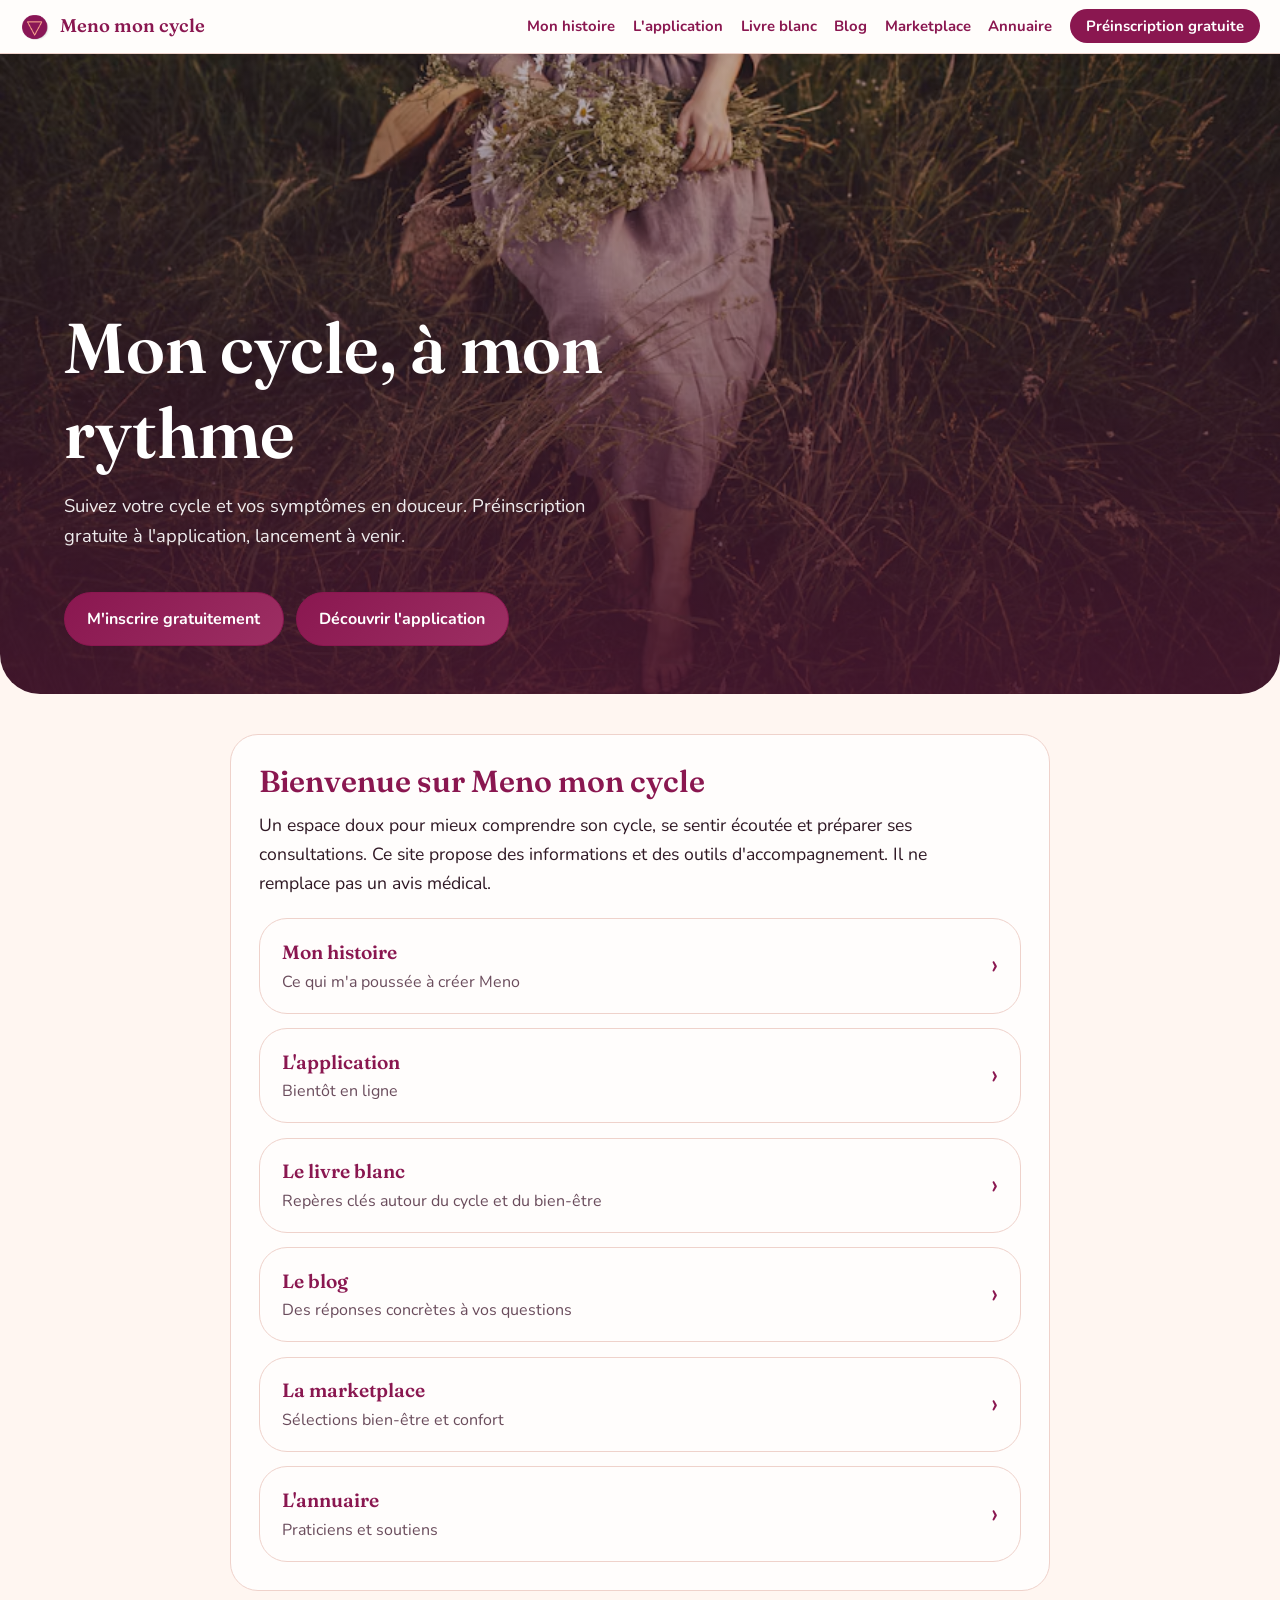
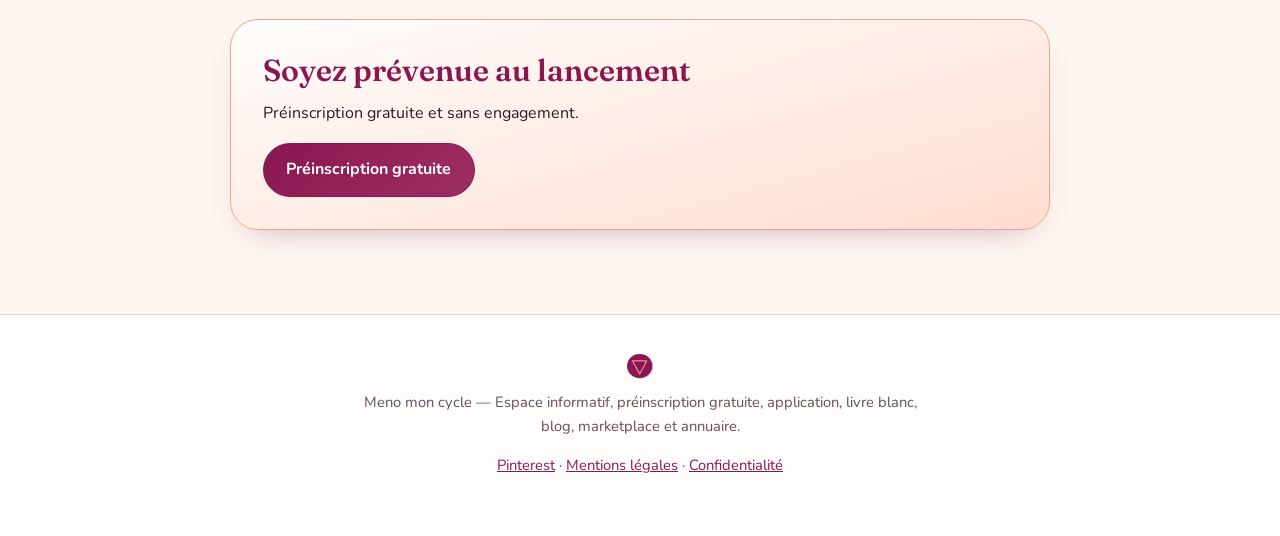
==== commit bc7378e9: "Update index.html" ====
--- a/index.html
+++ b/index.html
@@ -17,7 +17,7 @@
 <body>
   <div class="meno-splash" id="splash" aria-hidden="true">
     <div class="meno-splash__inner">
-      <img src="./icon-512.png" alt="" class="meno-splash__mark" width="132" height="132" />
+      <img src="./logo-meno.png" alt="" class="meno-splash__mark" width="132" height="132" />
       <div class="meno-splash__word">Meno</div>
       <div class="meno-splash__bar"><span></span></div>
     </div>
--- a/style.css
+++ b/style.css
@@ -0,0 +1,243 @@
+/* ===== Palette issue de l'application Meno (pêche + prune) ===== */
+:root {
+  color-scheme: light;
+  --peach: #e5a888;
+  --plum: #8a1750;
+  --plum-deep: #4a1630;
+  --background: #fff6f1;
+  --foreground: #2f1824;
+  --card: #fffdfc;
+  --muted-foreground: #6a4c5c;
+  --secondary: #ffddd0;
+  --accent: #f4cbb4;
+  --border: #efd2cb;
+  --input: #d9b6a3;
+  --primary-foreground: #fff9f6;
+  --alert: #a3321f;
+  --ok: #2f6b4f;
+  --radius: 1.75rem;
+  --shadow-soft: 0 14px 34px -20px rgba(109, 36, 75, 0.45);
+  --gradient-header: linear-gradient(175deg, #ffd5e1 0%, #ffe8e8 55%, var(--background) 100%);
+  --font-display: "Fraunces", Georgia, serif;
+  --font-sans: "Nunito", ui-rounded, system-ui, -apple-system, sans-serif;
+}
+
+*, *::before, *::after { box-sizing: border-box; }
+html { scroll-behavior: smooth; -webkit-tap-highlight-color: transparent; }
+body {
+  margin: 0;
+  font-family: var(--font-sans);
+  background: var(--background);
+  color: var(--foreground);
+  line-height: 1.65;
+  -webkit-font-smoothing: antialiased;
+  padding-bottom: env(safe-area-inset-bottom, 0);
+}
+h1, h2, h3 { font-family: var(--font-display); color: var(--plum); line-height: 1.2; margin: 0 0 .75rem; font-weight: 600; }
+h1 { font-size: clamp(2.2rem, 5vw, 3.4rem); }
+h2 { font-size: clamp(1.45rem, 2.6vw, 1.9rem); }
+h3 { font-size: 1.12rem; }
+p { margin: 0 0 .9rem; max-width: 62ch; }
+a { color: var(--plum); }
+a:hover { color: var(--plum-deep); }
+:focus-visible { outline: 3px solid var(--peach); outline-offset: 3px; border-radius: 6px; }
+section[id], header[id] { scroll-margin-top: 5rem; }
+
+.skip-link {
+  position: absolute; left: 1rem; top: -4rem; z-index: 100;
+  background: var(--plum); color: var(--primary-foreground);
+  padding: .6rem 1rem; border-radius: 999px; text-decoration: none; font-weight: 700;
+}
+.skip-link:focus { top: .75rem; }
+
+/* ===== Navigation ===== */
+.main-nav {
+  position: sticky; top: 0; z-index: 50;
+  display: flex; align-items: center; justify-content: space-between; gap: 1rem;
+  padding: .7rem 1.25rem; padding-top: calc(.7rem + env(safe-area-inset-top, 0));
+  background: color-mix(in srgb, var(--card) 92%, transparent);
+  backdrop-filter: blur(10px);
+  border-bottom: 1px solid var(--border);
+}
+.nav-brand { display: inline-flex; align-items: center; gap: .6rem; font-family: var(--font-display); font-weight: 600; font-size: 1.15rem; text-decoration: none; }
+.nav-logo, .footer-logo { width: 30px; height: 30px; object-fit: contain; border-radius: 50%; }
+.nav-toggle {
+  display: none; background: none; border: 1px solid var(--border); border-radius: .7rem;
+  padding: .45rem .7rem; color: var(--plum); font: inherit; font-weight: 700; cursor: pointer;
+}
+.nav-links { display: flex; flex-wrap: wrap; align-items: center; gap: .4rem 1.1rem; list-style: none; margin: 0; padding: 0; font-size: .93rem; }
+.nav-links a { text-decoration: none; font-weight: 700; padding: .25rem 0; border-bottom: 2px solid transparent; }
+.nav-links a.active { border-bottom-color: var(--peach); }
+.nav-links a.btn-nav {
+  background: var(--plum); color: #fff; padding: .45rem 1rem; border-radius: 999px; border-bottom: none;
+}
+.nav-links a.btn-nav:hover { background: var(--plum-deep); color: #fff; }
+
+/* ===== En-tête : seul moment animé de la page ===== */
+.site-header {
+  text-align: center; padding: 3.5rem 1.5rem 3rem;
+  background:
+    radial-gradient(90% 70% at 50% 0%, color-mix(in srgb, var(--peach) 28%, transparent) 0%, transparent 70%),
+    var(--gradient-header);
+  border-bottom: 1px solid var(--border);
+  border-radius: 0 0 2.5rem 2.5rem;
+}
+.site-logo {
+  width: 112px; height: 112px; object-fit: contain; margin: 0 auto 1.1rem; display: block;
+  animation: logo-in .9s ease-out both, logo-breathe 4s ease-in-out .9s infinite;
+}
+.site-header h1 { animation: rise .6s ease-out .35s both; }
+.subtitle { margin: .5rem auto 1.5rem; max-width: 40rem; color: var(--muted-foreground); font-size: 1.08rem; animation: rise .6s ease-out .5s both; }
+.hero-actions { animation: rise .6s ease-out .65s both; }
+@keyframes logo-in { from { opacity: 0; transform: scale(.92); } to { opacity: 1; transform: none; } }
+@keyframes logo-breathe { 0%,100% { transform: scale(1) rotate(0); } 50% { transform: scale(1.04) rotate(-2deg); } }
+@keyframes rise { from { opacity: 0; transform: translateY(10px); } to { opacity: 1; transform: none; } }
+
+/* ===== Hero avec photo (déposer hero.avif à la racine du dépôt) ===== */
+.site-header.hero {
+  min-height: min(78vh, 640px);
+  display: flex; flex-direction: column; justify-content: flex-end; align-items: flex-start;
+  text-align: left; padding: 3rem clamp(1.25rem, 5vw, 4rem) 3rem;
+  color: #fff; border-bottom: none;
+  background:
+    linear-gradient(to top, rgba(74,22,48,.82) 0%, rgba(74,22,48,.42) 55%, rgba(74,22,48,.18) 100%),
+    url("./hero.avif") center / cover no-repeat,
+    var(--plum);
+}
+.hero h1 { color: #fff; font-size: clamp(2.4rem, 6.2vw, 4.4rem); max-width: 14ch; margin-bottom: 1rem; }
+.hero .subtitle { color: rgba(255,255,255,.92); margin: 0 0 1.5rem; max-width: 34rem; font-size: 1.15rem; }
+.hero .hero-actions { justify-content: flex-start; }
+.btn-light { background: #fff; background-image: none; color: var(--plum); border-color: #fff; }
+.btn-light:hover { background: var(--secondary); color: var(--plum-deep); }
+.btn-ghost { background: transparent; background-image: none; color: #fff; border-color: rgba(255,255,255,.75); }
+.btn-ghost:hover { background: rgba(255,255,255,.16); color: #fff; }
+
+/* ===== Écran de chargement : le logo animé, comme dans l'application ===== */
+.meno-splash {
+  position: fixed; inset: 0; z-index: 90; display: grid; place-items: center; padding: 2rem; text-align: center;
+  background:
+    radial-gradient(120% 80% at 50% 0%, #ffd5e1 0%, transparent 60%),
+    linear-gradient(170deg, var(--secondary) 0%, var(--background) 55%, #ffe9e1 100%);
+  animation: splash-fade .5s ease-in 2.3s forwards;
+}
+.meno-splash__inner { display: grid; justify-items: center; }
+.meno-splash__mark {
+  width: 132px; height: 132px; object-fit: contain; opacity: 0;
+  animation: splash-in .9s ease-out forwards, logo-breathe 3.6s ease-in-out .9s infinite;
+}
+.meno-splash__word {
+  margin-top: 1.1rem; font-family: var(--font-display); font-size: 1.9rem; font-weight: 500;
+  letter-spacing: .22em; text-transform: uppercase; color: var(--plum);
+  opacity: 0; animation: rise .6s ease-out .9s forwards;
+}
+.meno-splash__bar { margin-top: 1.4rem; width: 116px; height: 4px; border-radius: 999px; background: rgba(138,23,80,.16); overflow: hidden; }
+.meno-splash__bar span { display: block; height: 100%; width: 0; border-radius: 999px; background: linear-gradient(135deg, var(--plum), #9d2f63); animation: splash-bar 1.8s ease-out .3s forwards; }
+@keyframes splash-in { from { opacity: 0; transform: scale(.92); } to { opacity: 1; transform: none; } }
+@keyframes splash-bar { to { width: 100%; } }
+@keyframes splash-fade { to { opacity: 0; visibility: hidden; } }
+
+/* ===== Boutons ===== */
+.hero-actions, .links-row { display: flex; flex-wrap: wrap; justify-content: center; gap: .75rem; margin-top: 1rem; }
+.links-row { justify-content: flex-start; }
+.btn {
+  display: inline-flex; align-items: center; justify-content: center; text-align: center;
+  padding: .8rem 1.4rem; border-radius: 999px; border: 1px solid var(--plum);
+  background: linear-gradient(135deg, var(--plum), #9d2f63); color: #fff; font: inherit; font-weight: 700; text-decoration: none; cursor: pointer;
+  transition: background-color .2s, transform .2s;
+}
+.btn:hover { background: var(--plum-deep); color: #fff; transform: translateY(-1px); }
+.btn:disabled { opacity: .6; cursor: wait; transform: none; }
+.btn-secondary { background: transparent; background-image: none; color: var(--plum); border-color: var(--peach); }
+.btn-secondary:hover { background: var(--secondary); color: var(--plum-deep); }
+
+/* ===== Contenu ===== */
+.container { max-width: 860px; margin: 0 auto; padding: 2.5rem 1.25rem 3.5rem; }
+.card {
+  background: var(--card); border: 1px solid var(--border);
+  border-radius: var(--radius); padding: 1.75rem; margin-bottom: 1.75rem;
+}
+.highlight-card {
+  background: linear-gradient(165deg, var(--card) 0%, var(--secondary) 100%);
+  border-color: var(--peach); box-shadow: var(--shadow-soft); padding: 2rem;
+}
+.grid-cards { display: grid; grid-template-columns: repeat(auto-fit, minmax(230px, 1fr)); gap: 1rem; margin-top: 1.1rem; }
+.mini-card, .account-box {
+  background: var(--background); border: 1px solid var(--border);
+  border-radius: calc(var(--radius) - 6px); padding: 1.15rem;
+}
+.mini-card p { font-size: .95rem; color: var(--muted-foreground); }
+.account-box { margin-top: 1.25rem; }
+.text-link { font-weight: 700; }
+
+/* ===== Formulaire ===== */
+.signup-form { display: grid; gap: 1.1rem; margin-top: 1.1rem; max-width: 34rem; }
+.form-group { display: grid; gap: .35rem; }
+.form-group label { font-weight: 700; font-size: .93rem; color: var(--plum); }
+.form-group input[type="text"], .form-group input[type="email"] {
+  padding: .75rem .95rem; border-radius: .8rem; border: 1px solid var(--input);
+  background: var(--card); color: var(--foreground); font: inherit; font-size: 1rem;
+}
+.form-group input:focus { outline: 3px solid var(--peach); border-color: var(--plum); }
+.form-group input[aria-invalid="true"] { border-color: var(--alert); }
+.field-error { color: var(--alert); font-size: .88rem; min-height: 1.2em; margin: 0; }
+.form-checkboxes { display: grid; gap: .7rem; }
+.checkbox-item { display: flex; gap: .65rem; align-items: flex-start; font-size: .93rem; cursor: pointer; }
+.checkbox-item input { margin-top: .3rem; accent-color: var(--plum); width: 1.05rem; height: 1.05rem; flex: none; }
+.hp { position: absolute; left: -9999px; width: 1px; height: 1px; overflow: hidden; }
+.form-status { margin: 0; padding: 0; border-radius: .9rem; font-weight: 600; max-width: 34rem; }
+.form-status[data-state="ok"], .form-status[data-state="info"], .form-status[data-state="error"] { padding: .9rem 1.1rem; }
+.form-status[data-state="ok"] { background: color-mix(in srgb, var(--ok) 14%, var(--card)); color: var(--ok); border: 1px solid var(--ok); animation: rise .35s ease-out both; }
+.form-status[data-state="error"] { background: color-mix(in srgb, var(--alert) 12%, var(--card)); color: var(--alert); border: 1px solid var(--alert); }
+.form-status[data-state="info"] { background: var(--secondary); color: var(--plum-deep); border: 1px solid var(--peach); }
+.form-note { font-size: .87rem; color: var(--muted-foreground); margin: .85rem 0 0; }
+
+/* ===== Pied de page ===== */
+.site-footer { text-align: center; padding: 2.25rem 1.25rem 2.75rem; border-top: 1px solid var(--border); background: var(--card); color: var(--muted-foreground); font-size: .92rem; }
+.site-footer p { margin-left: auto; margin-right: auto; }
+.footer-logo { margin: 0 auto .6rem; display: block; }
+
+/* ===== Mobile ===== */
+@media (max-width: 760px) {
+  .nav-toggle { display: inline-block; }
+  .nav-links {
+    display: none; width: 100%; flex-direction: column; align-items: flex-start;
+    padding: .5rem 0 .75rem; gap: .2rem;
+  }
+  .nav-links.open { display: flex; }
+  .main-nav { flex-wrap: wrap; }
+  .nav-links li, .nav-links a { width: 100%; }
+  .nav-links a { display: block; padding: .6rem 0; }
+  .nav-links a.btn-nav { text-align: center; margin-top: .35rem; }
+  .card, .highlight-card { padding: 1.35rem; }
+  .links-row .btn, .hero-actions .btn { width: 100%; }
+}
+
+@media (prefers-reduced-motion: reduce) {
+  html { scroll-behavior: auto; }
+  .site-logo, .site-header h1, .subtitle, .hero-actions, .form-status { animation: none !important; }
+  .meno-splash { display: none; }
+  .btn { transition: none; }
+}
+
+/* ===== Site multi-pages ===== */
+.nav-links a[aria-current="page"] { border-bottom-color: var(--peach); }
+.nav-links a.btn-nav[aria-current="page"] { border-bottom: none; }
+.page-hero {
+  background: radial-gradient(90% 80% at 50% 0%, color-mix(in srgb, var(--peach) 26%, transparent) 0%, transparent 70%), var(--gradient-header);
+  border-bottom: 1px solid var(--border); border-radius: 0 0 2.5rem 2.5rem;
+  padding: 3rem clamp(1.25rem, 5vw, 4rem) 2.5rem;
+}
+.page-hero h1 { margin-bottom: .6rem; }
+.page-hero p { color: var(--muted-foreground); font-size: 1.1rem; max-width: 40rem; margin: 0; }
+.link-grid { display: grid; gap: .9rem; margin-top: 1.25rem; }
+.link-card {
+  display: flex; align-items: center; justify-content: space-between; gap: 1rem;
+  padding: 1.1rem 1.4rem; background: var(--card); border: 1px solid var(--border);
+  border-radius: var(--radius); text-decoration: none; color: var(--muted-foreground);
+  transition: background-color .2s, transform .2s;
+}
+.link-card:hover { background: var(--secondary); transform: translateX(3px); color: var(--plum-deep); }
+.link-card strong { display: block; font-family: var(--font-display); font-size: 1.2rem; color: var(--plum); font-weight: 600; }
+.link-card::after { content: "\203A"; font-size: 1.8rem; color: var(--plum); line-height: 1; }
+.intro { font-size: 1.1rem; }
+
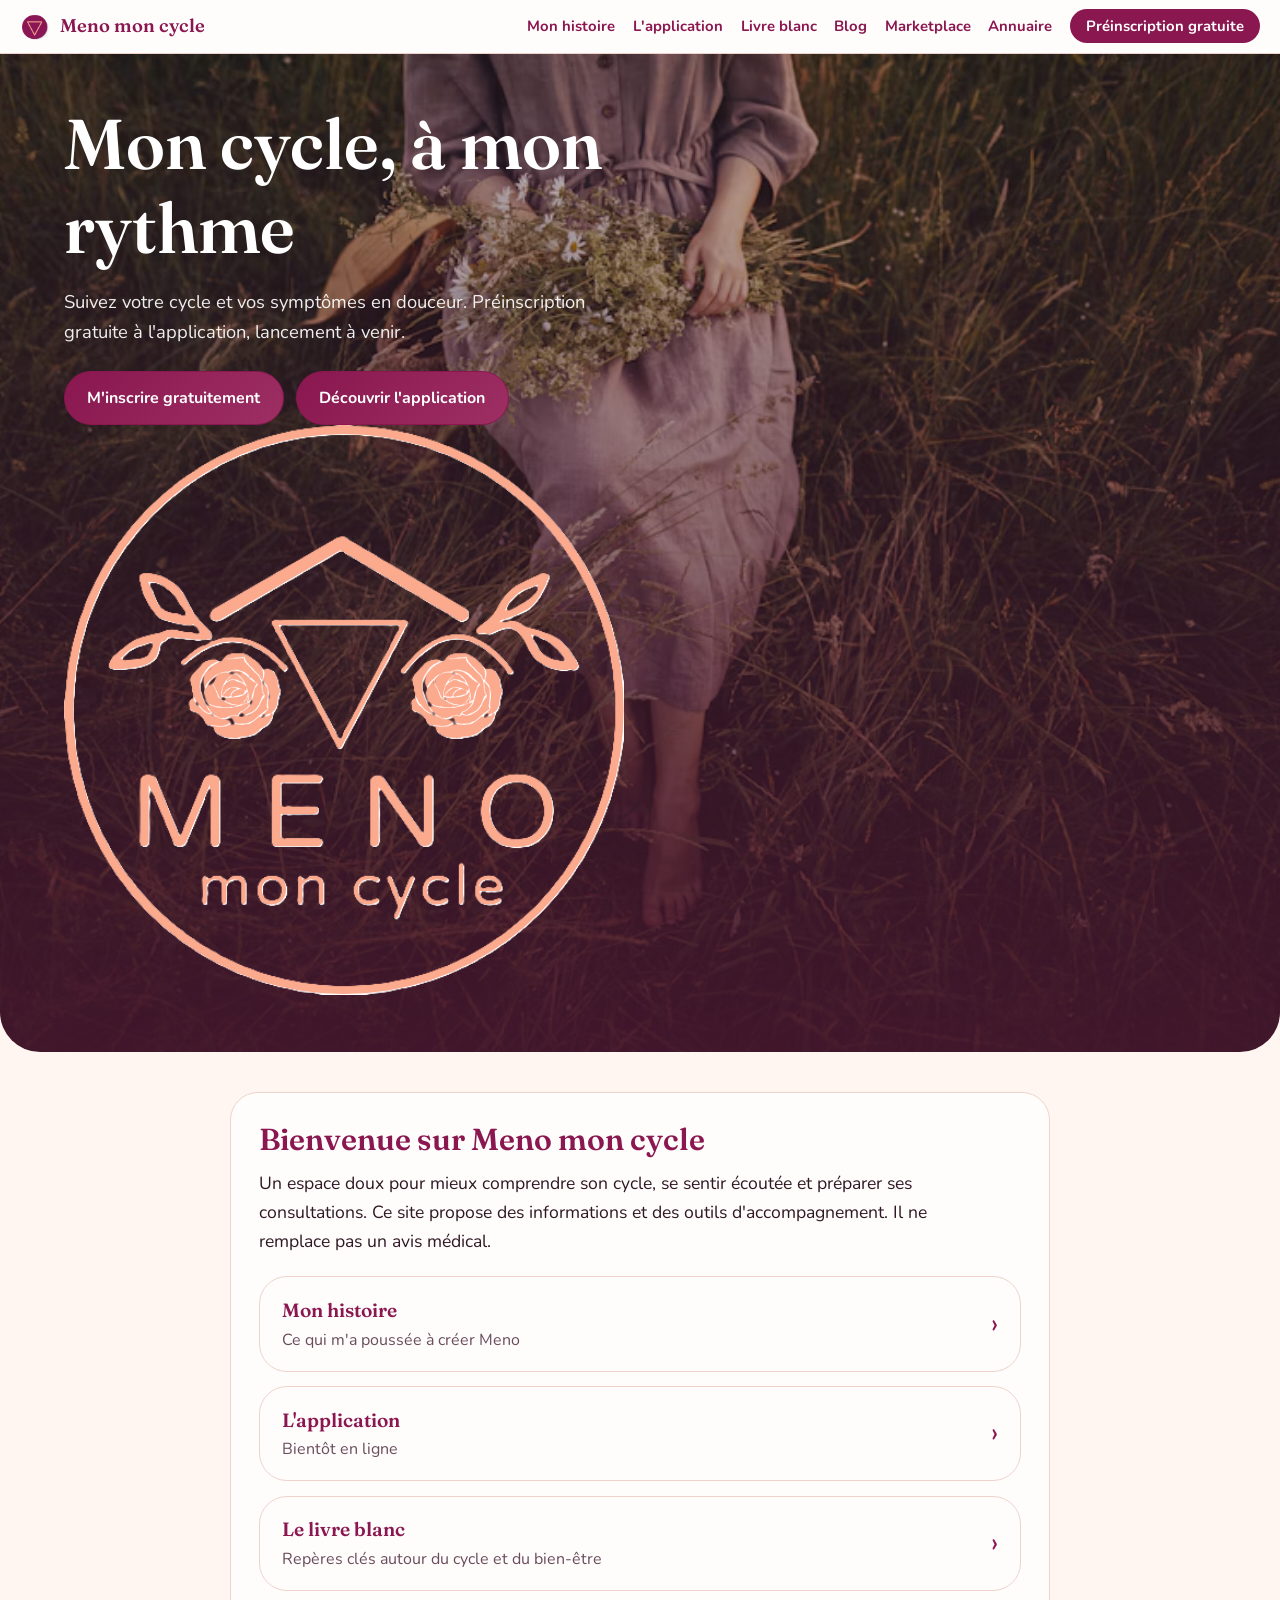
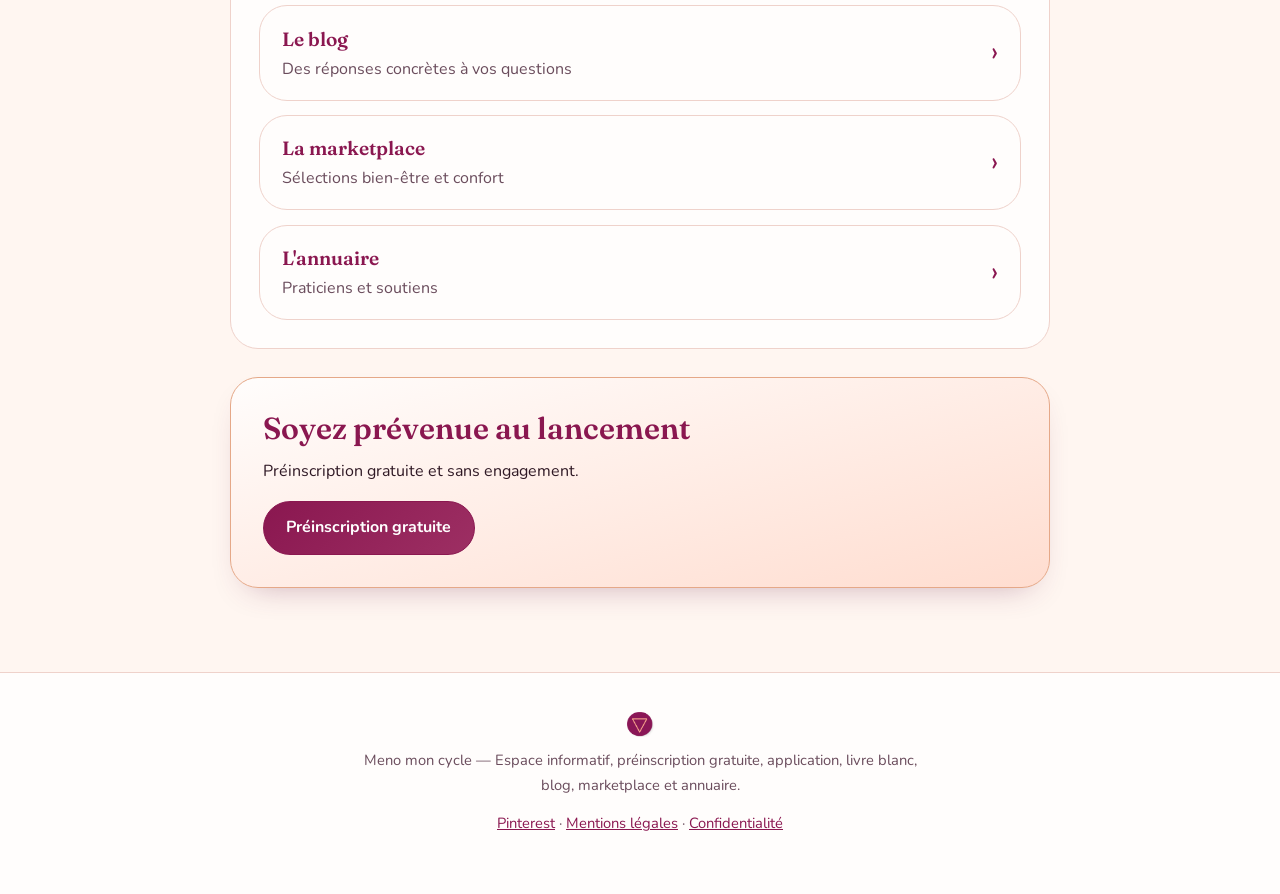
==== commit c79f027f: "Update index.html" ====
--- a/index.html
+++ b/index.html
@@ -18,7 +18,7 @@
   <div class="meno-splash" id="splash" aria-hidden="true">
     <div class="meno-splash__inner">
       <img src="./logo-meno.png" alt="" class="meno-splash__mark" width="132" height="132" />
-      <div class="meno-splash__word">Meno</div>
+      <div class="meno-splash__word">Respirez...</div>
       <div class="meno-splash__bar"><span></span></div>
     </div>
   </div>
@@ -35,12 +35,19 @@
     <ul class="nav-links" id="nav-links"><li><a href="mon-histoire.html">Mon histoire</a></li><li><a href="application.html">L'application</a></li><li><a href="livre-blanc.html">Livre blanc</a></li><li><a href="blog.html">Blog</a></li><li><a href="marketplace.html">Marketplace</a></li><li><a href="annuaire.html">Annuaire</a></li><li><a href="preinscription.html" class="btn-nav">Préinscription gratuite</a></li></ul>
   </nav>
 
-  <header id="accueil" class="site-header hero">
-    <h1>Mon cycle, à mon rythme</h1>
-    <p class="subtitle">Suivez votre cycle et vos symptômes en douceur. Préinscription gratuite à l'application, lancement à venir.</p>
-    <div class="hero-actions">
-      <a href="preinscription.html" class="btn btn-light">M'inscrire gratuitement</a>
-      <a href="application.html" class="btn btn-ghost">Découvrir l'application</a>
+ <header id="accueil" class="site-header hero">
+    <div class="hero-inner">
+      <div class="hero-content">
+        <h1>Mon cycle, à mon rythme</h1>
+        <p class="subtitle">Suivez votre cycle et vos symptômes en douceur. Préinscription gratuite à l'application, lancement à venir.</p>
+        <div class="hero-actions">
+          <a href="preinscription.html" class="btn btn-light">M'inscrire gratuitement</a>
+          <a href="application.html" class="btn btn-ghost">Découvrir l'application</a>
+        </div>
+      </div>
+      <div class="hero-visual">
+        <img src="./logo-meno.png" alt="Logo officiel Meno mon cycle" class="hero-logo" />
+      </div>
     </div>
   </header>
 
--- a/style.css
+++ b/style.css
@@ -112,6 +112,30 @@
 .btn-ghost { background: transparent; background-image: none; color: #fff; border-color: rgba(255,255,255,.75); }
 .btn-ghost:hover { background: rgba(255,255,255,.16); color: #fff; }
 
+.page-hero.has-photo {
+  position: relative;
+  min-height: min(58vh, 460px);
+  display: flex;
+  flex-direction: column;
+  justify-content: flex-end;
+  align-items: flex-start;
+  text-align: left;
+  padding: 2.5rem clamp(1.25rem, 5vw, 4rem) 2.5rem;
+  color: #fff;
+  border-bottom: none;
+  border-radius: 0 0 2.5rem 2.5rem;
+  background:
+    linear-gradient(
+      175deg,
+      rgba(138, 23, 80, 0.35) 0%,
+      rgba(74, 22, 48, 0.65) 55%,
+      rgba(74, 22, 48, 0.88) 100%
+    ),
+    var(--hero-img, url("./hero.avif")) center / cover no-repeat,
+    var(--plum);
+}
+.page-hero.has-photo h1 { color: #fff; margin-bottom: .5rem; }
+.page-hero.has-photo p { color: rgba(255, 255, 255, 0.92); max-width: 38rem; margin: 0; }
 /* ===== Écran de chargement : le logo animé, comme dans l'application ===== */
 .meno-splash {
   position: fixed; inset: 0; z-index: 90; display: grid; place-items: center; padding: 2rem; text-align: center;
@@ -127,14 +151,19 @@
 }
 .meno-splash__word {
   margin-top: 1.1rem; font-family: var(--font-display); font-size: 1.9rem; font-weight: 500;
-  letter-spacing: .22em; text-transform: uppercase; color: var(--plum);
-  opacity: 0; animation: rise .6s ease-out .9s forwards;
+  letter-spacing: .22em; color: var(--plum);
+  opacity: 0; transform-origin: center center;
+  animation: splash-in .9s ease-out forwards, meno-breathe 2.4s ease-in-out .9s infinite;
 }
 .meno-splash__bar { margin-top: 1.4rem; width: 116px; height: 4px; border-radius: 999px; background: rgba(138,23,80,.16); overflow: hidden; }
 .meno-splash__bar span { display: block; height: 100%; width: 0; border-radius: 999px; background: linear-gradient(135deg, var(--plum), #9d2f63); animation: splash-bar 1.8s ease-out .3s forwards; }
 @keyframes splash-in { from { opacity: 0; transform: scale(.92); } to { opacity: 1; transform: none; } }
 @keyframes splash-bar { to { width: 100%; } }
 @keyframes splash-fade { to { opacity: 0; visibility: hidden; } }
+@keyframes meno-breathe {
+  0%, 100% { transform: scale(1); }
+  50% { transform: scale(1.08); }
+}
 
 /* ===== Boutons ===== */
 .hero-actions, .links-row { display: flex; flex-wrap: wrap; justify-content: center; gap: .75rem; margin-top: 1rem; }
@@ -240,4 +269,3 @@
 .link-card strong { display: block; font-family: var(--font-display); font-size: 1.2rem; color: var(--plum); font-weight: 600; }
 .link-card::after { content: "\203A"; font-size: 1.8rem; color: var(--plum); line-height: 1; }
 .intro { font-size: 1.1rem; }
-
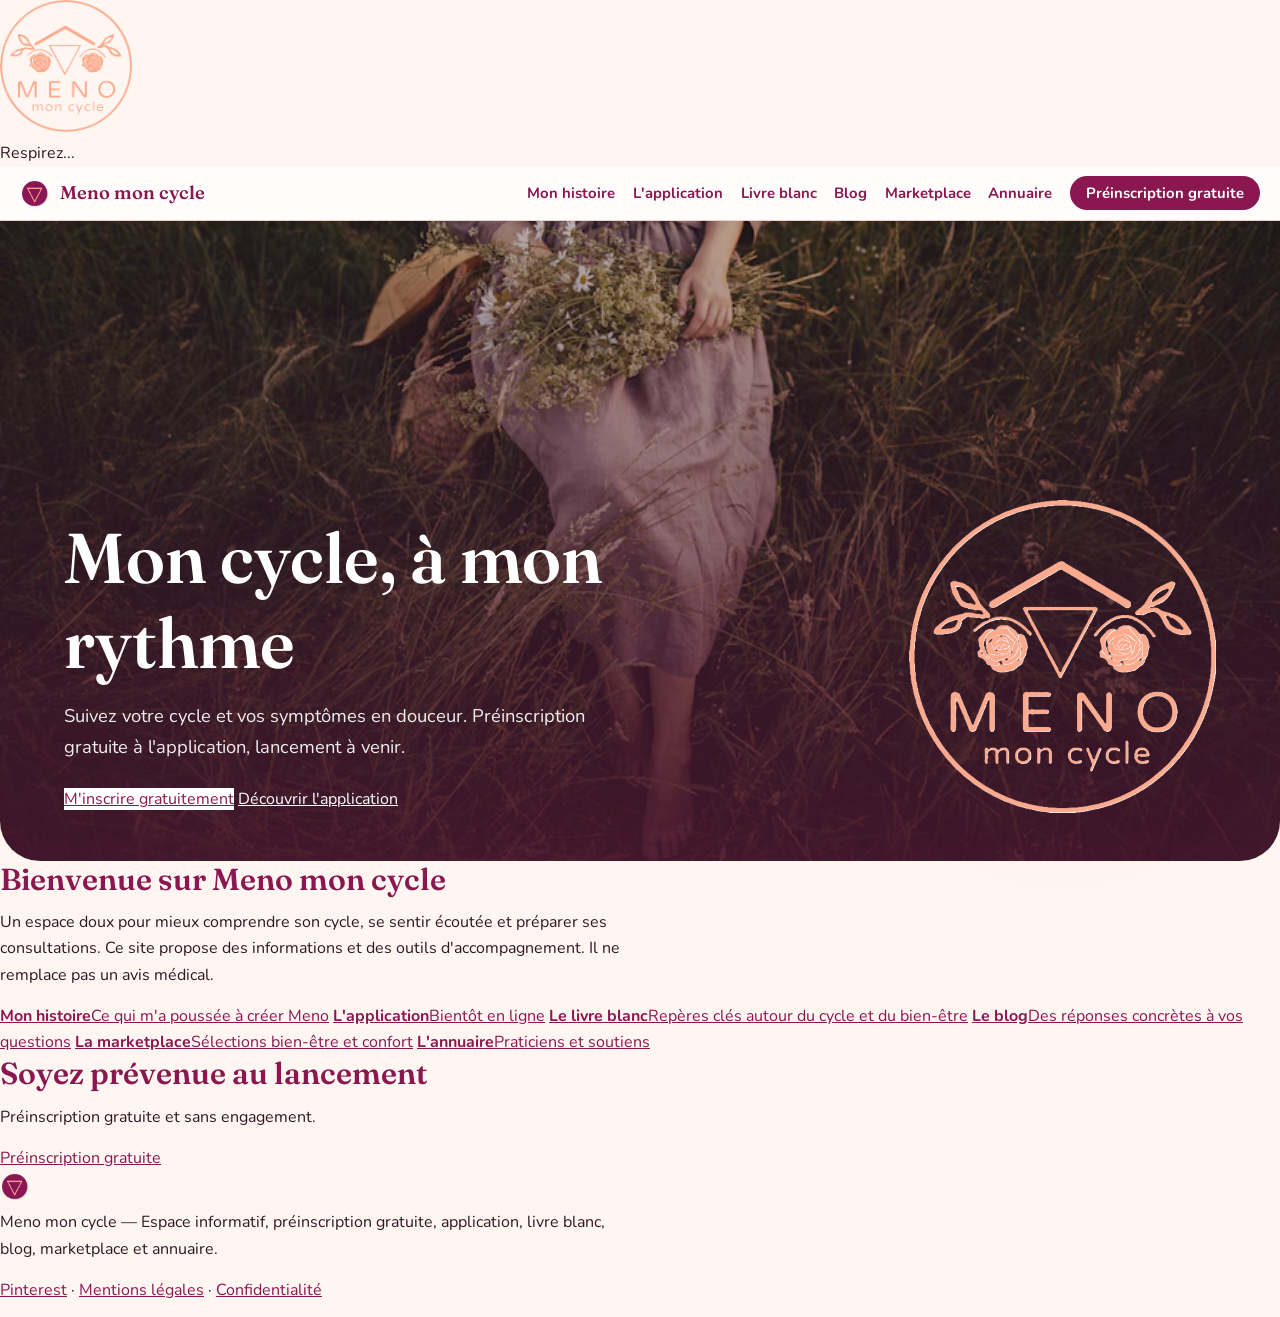
==== commit e01001c0: "Update index.html" ====
--- a/index.html
+++ b/index.html
@@ -35,7 +35,7 @@
     <ul class="nav-links" id="nav-links"><li><a href="mon-histoire.html">Mon histoire</a></li><li><a href="application.html">L'application</a></li><li><a href="livre-blanc.html">Livre blanc</a></li><li><a href="blog.html">Blog</a></li><li><a href="marketplace.html">Marketplace</a></li><li><a href="annuaire.html">Annuaire</a></li><li><a href="preinscription.html" class="btn-nav">Préinscription gratuite</a></li></ul>
   </nav>
 
- <header id="accueil" class="site-header hero">
+  <header id="accueil" class="site-header hero">
     <div class="hero-inner">
       <div class="hero-content">
         <h1>Mon cycle, à mon rythme</h1>
--- a/style.css
+++ b/style.css
@@ -93,17 +93,55 @@
 @keyframes logo-breathe { 0%,100% { transform: scale(1) rotate(0); } 50% { transform: scale(1.04) rotate(-2deg); } }
 @keyframes rise { from { opacity: 0; transform: translateY(10px); } to { opacity: 1; transform: none; } }
 
-/* ===== Hero avec photo (déposer hero.avif à la racine du dépôt) ===== */
+/* ===== Hero avec photo + grand logo officiel à droite ===== */
 .site-header.hero {
   min-height: min(78vh, 640px);
-  display: flex; flex-direction: column; justify-content: flex-end; align-items: flex-start;
-  text-align: left; padding: 3rem clamp(1.25rem, 5vw, 4rem) 3rem;
-  color: #fff; border-bottom: none;
+  display: flex;
+  flex-direction: column;
+  justify-content: flex-end;
+  align-items: stretch;
+  text-align: left;
+  padding: 3rem clamp(1.25rem, 5vw, 4rem) 3rem;
+  color: #fff;
+  border-bottom: none;
   background:
     linear-gradient(to top, rgba(74,22,48,.82) 0%, rgba(74,22,48,.42) 55%, rgba(74,22,48,.18) 100%),
     url("./hero.avif") center / cover no-repeat,
     var(--plum);
 }
+
+.hero-inner {
+  width: 100%;
+  max-width: 1180px;
+  margin: 0 auto;
+  display: flex;
+  align-items: flex-end;
+  justify-content: space-between;
+  gap: 2.5rem;
+}
+
+.hero-content {
+  flex: 1;
+  max-width: 38rem;
+}
+
+.hero-visual {
+  flex-shrink: 0;
+  display: flex;
+  align-items: center;
+  justify-content: center;
+  align-self: center;
+}
+
+.hero-logo {
+  width: clamp(200px, 24vw, 310px);
+  height: auto;
+  object-fit: contain;
+  display: block;
+  filter: drop-shadow(0 14px 32px rgba(47, 24, 36, 0.35));
+  animation: logo-in .9s ease-out .35s both, logo-breathe 4s ease-in-out 1.25s infinite;
+}
+
 .hero h1 { color: #fff; font-size: clamp(2.4rem, 6.2vw, 4.4rem); max-width: 14ch; margin-bottom: 1rem; }
 .hero .subtitle { color: rgba(255,255,255,.92); margin: 0 0 1.5rem; max-width: 34rem; font-size: 1.15rem; }
 .hero .hero-actions { justify-content: flex-start; }
@@ -112,30 +150,24 @@
 .btn-ghost { background: transparent; background-image: none; color: #fff; border-color: rgba(255,255,255,.75); }
 .btn-ghost:hover { background: rgba(255,255,255,.16); color: #fff; }
 
-.page-hero.has-photo {
-  position: relative;
-  min-height: min(58vh, 460px);
-  display: flex;
-  flex-direction: column;
-  justify-content: flex-end;
-  align-items: flex-start;
-  text-align: left;
-  padding: 2.5rem clamp(1.25rem, 5vw, 4rem) 2.5rem;
-  color: #fff;
-  border-bottom: none;
-  border-radius: 0 0 2.5rem 2.5rem;
-  background:
-    linear-gradient(
-      175deg,
-      rgba(138, 23, 80, 0.35) 0%,
-      rgba(74, 22, 48, 0.65) 55%,
-      rgba(74, 22, 48, 0.88) 100%
-    ),
-    var(--hero-img, url("./hero.avif")) center / cover no-repeat,
-    var(--plum);
-}
-.page-hero.has-photo h1 { color: #fff; margin-bottom: .5rem; }
-.page-hero.has-photo p { color: rgba(255, 255, 255, 0.92); max-width: 38rem; margin: 0; }
+@media (max-width: 820px) {
+  .site-header.hero {
+    min-height: auto;
+    padding-top: 2.5rem;
+  }
+  .hero-inner {
+    flex-direction: column-reverse;
+    align-items: flex-start;
+    gap: 1.75rem;
+  }
+  .hero-visual {
+    align-self: center;
+  }
+  .hero-logo {
+    width: 180px;
+  }
+
+  
 /* ===== Écran de chargement : le logo animé, comme dans l'application ===== */
 .meno-splash {
   position: fixed; inset: 0; z-index: 90; display: grid; place-items: center; padding: 2rem; text-align: center;
